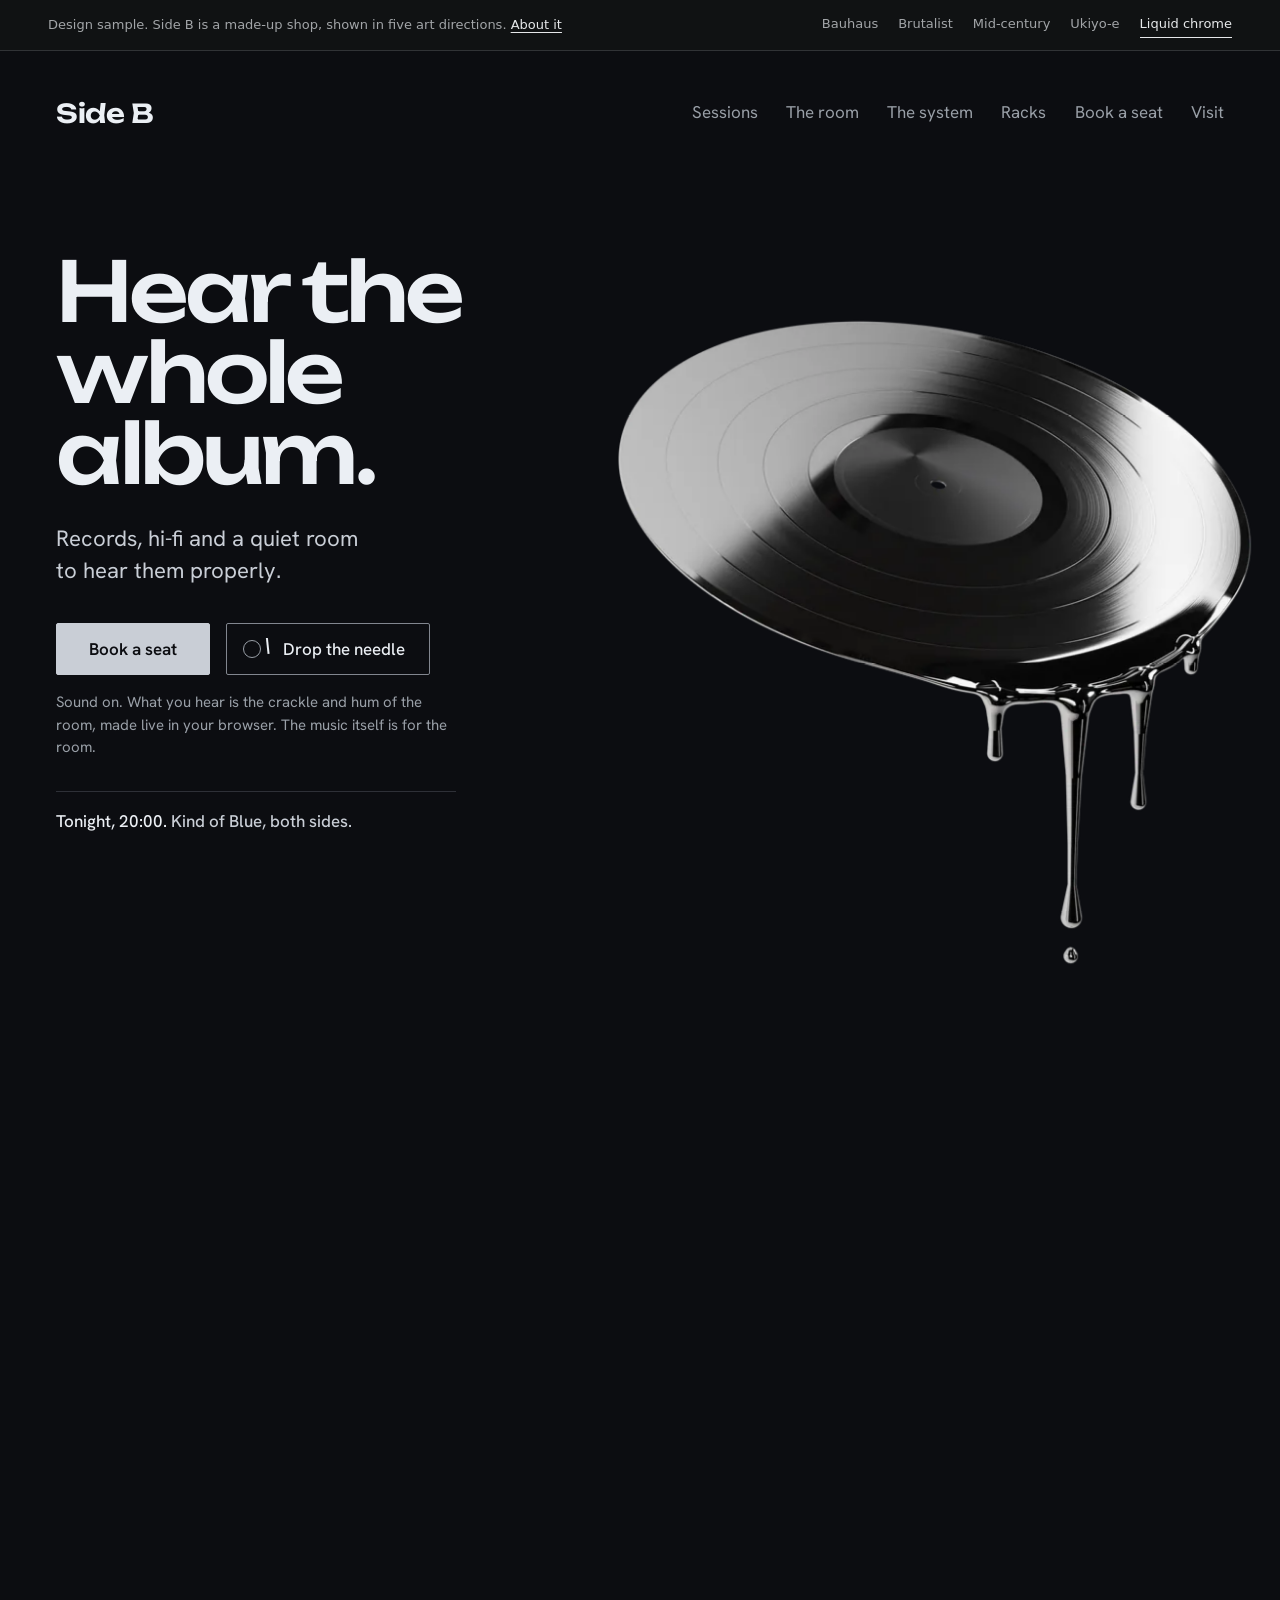
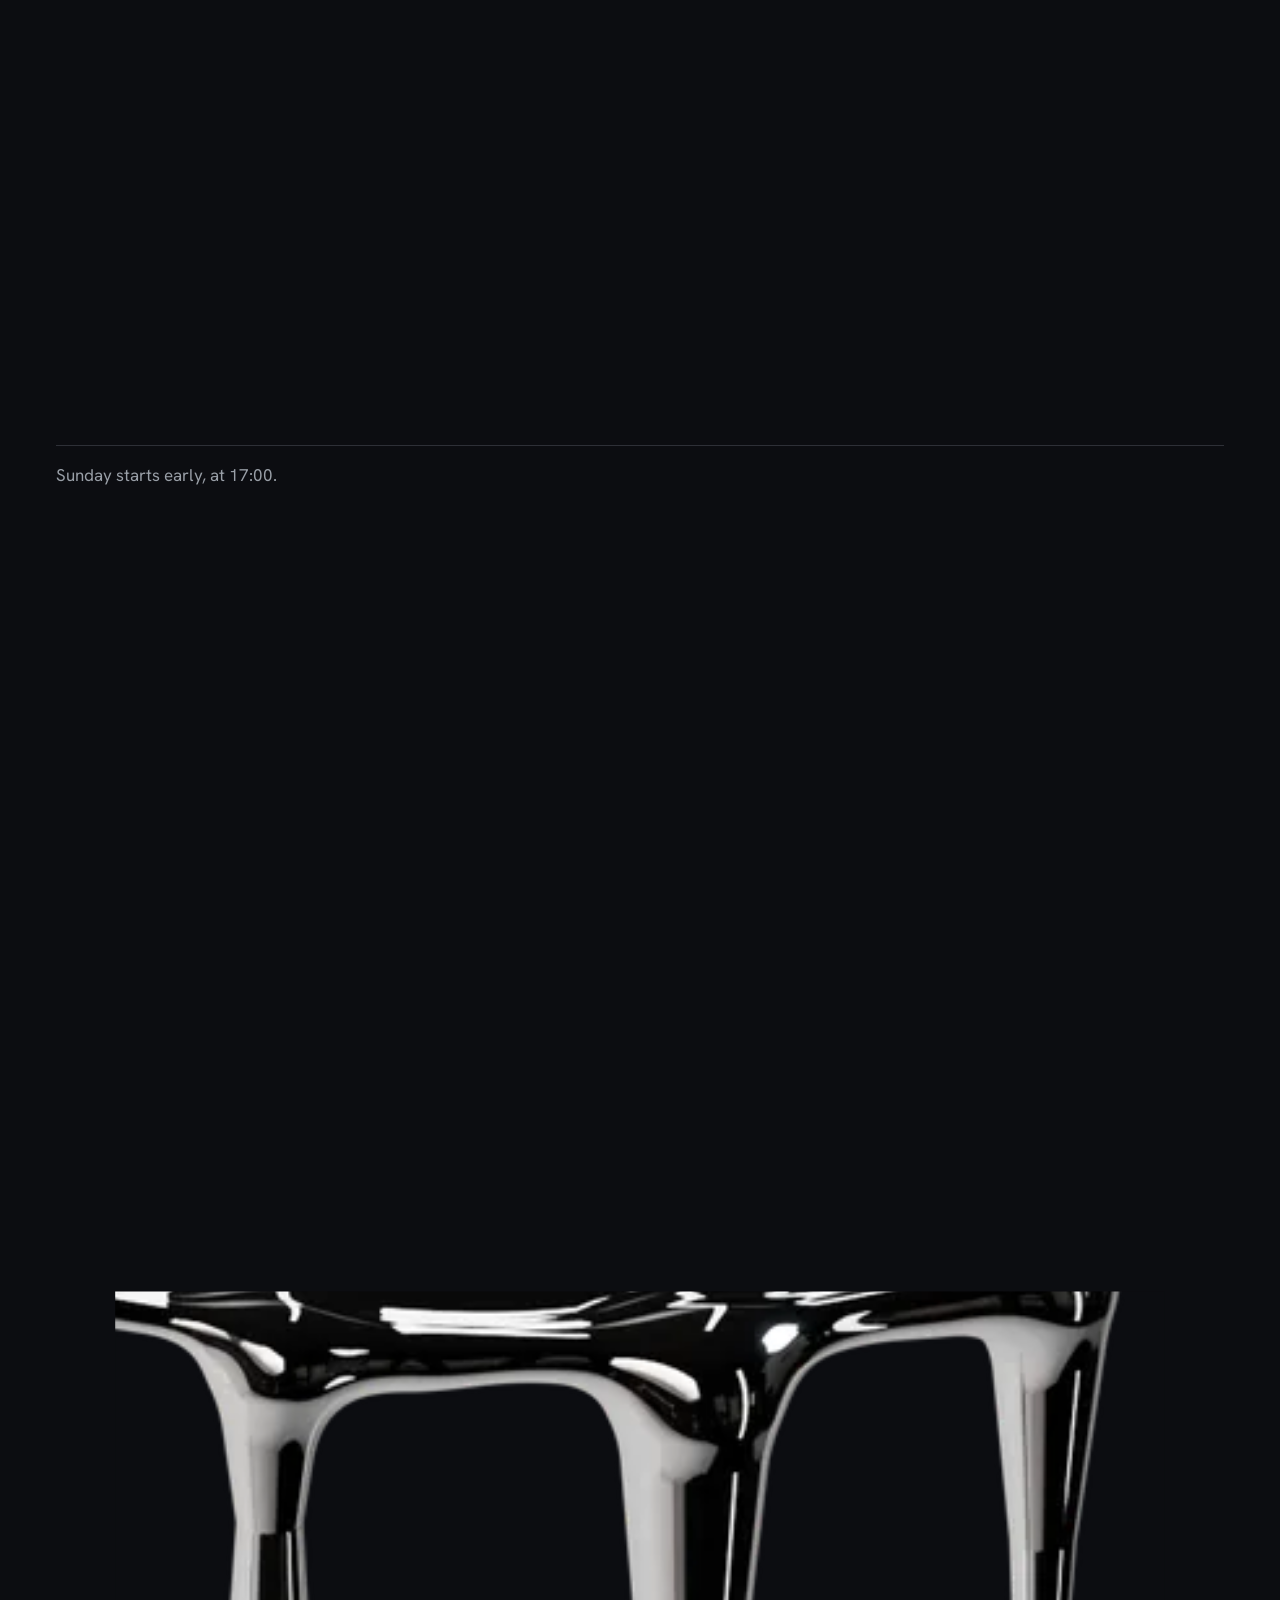
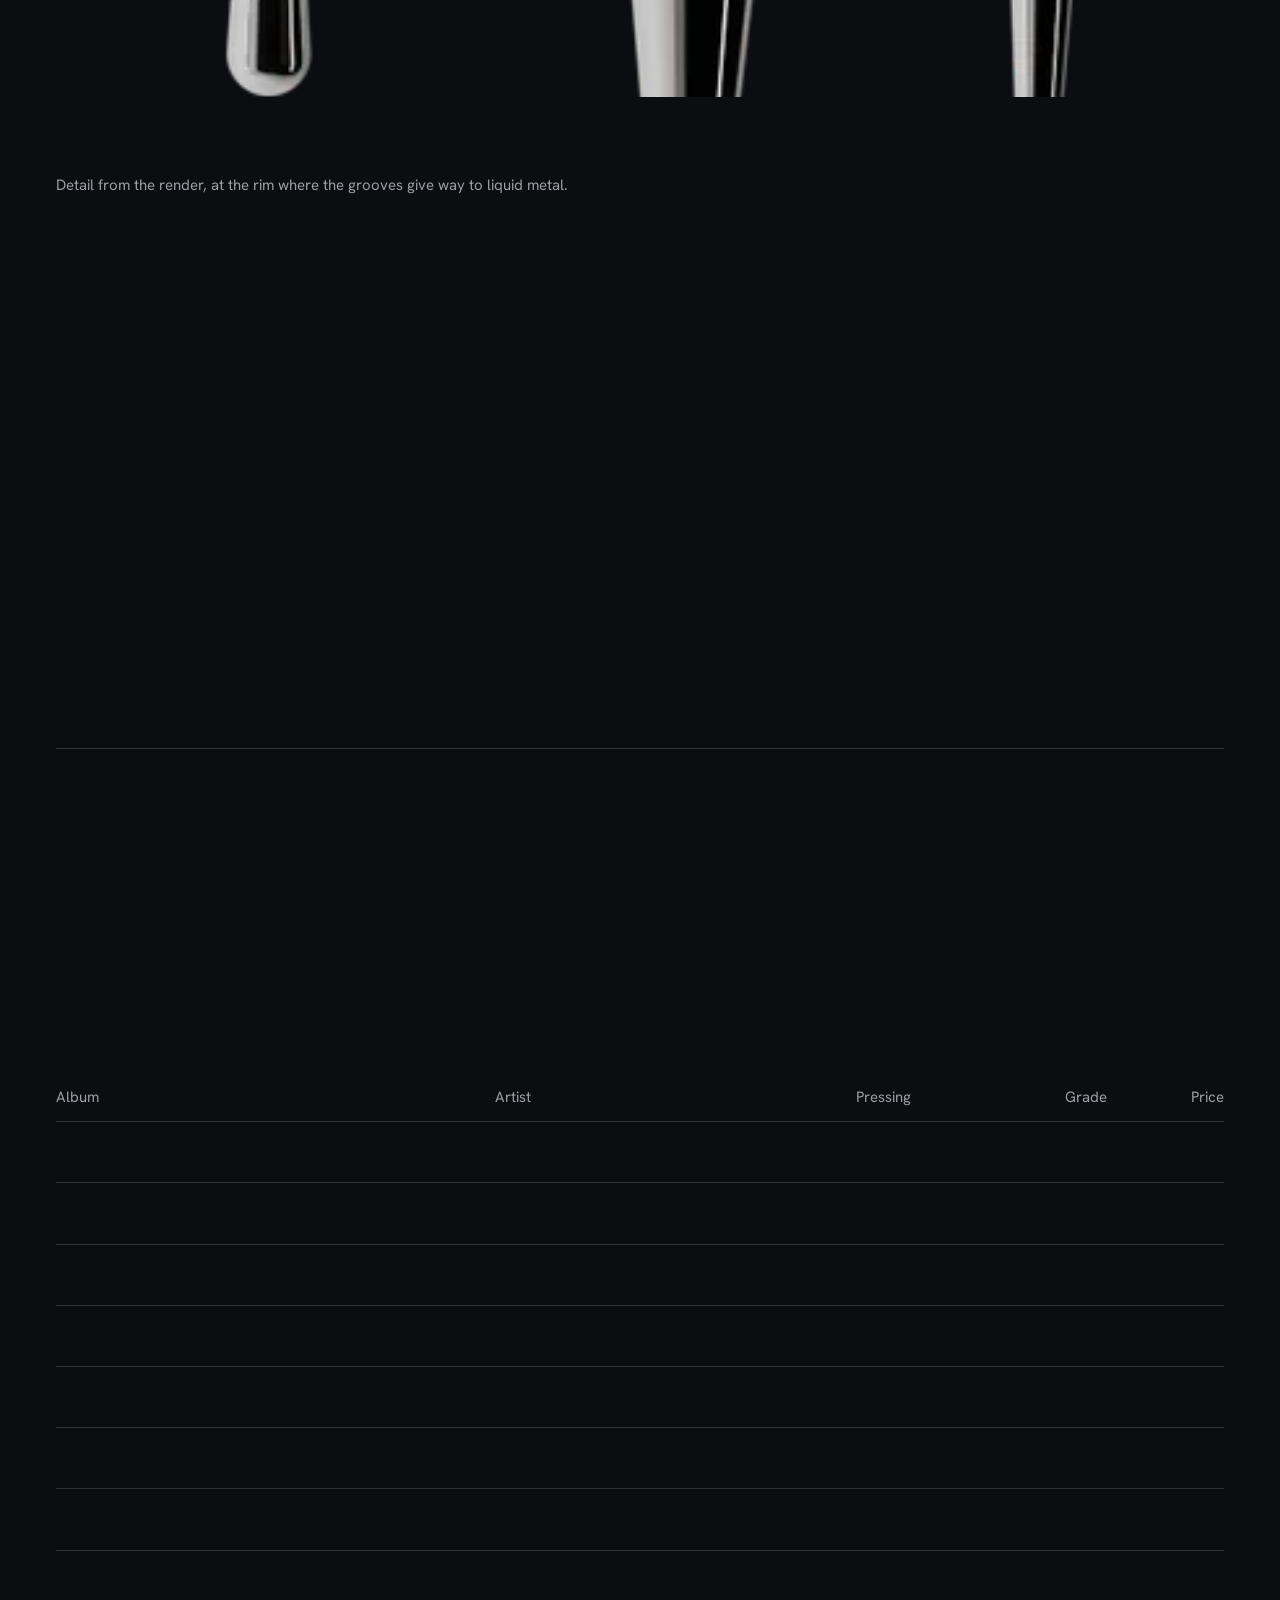
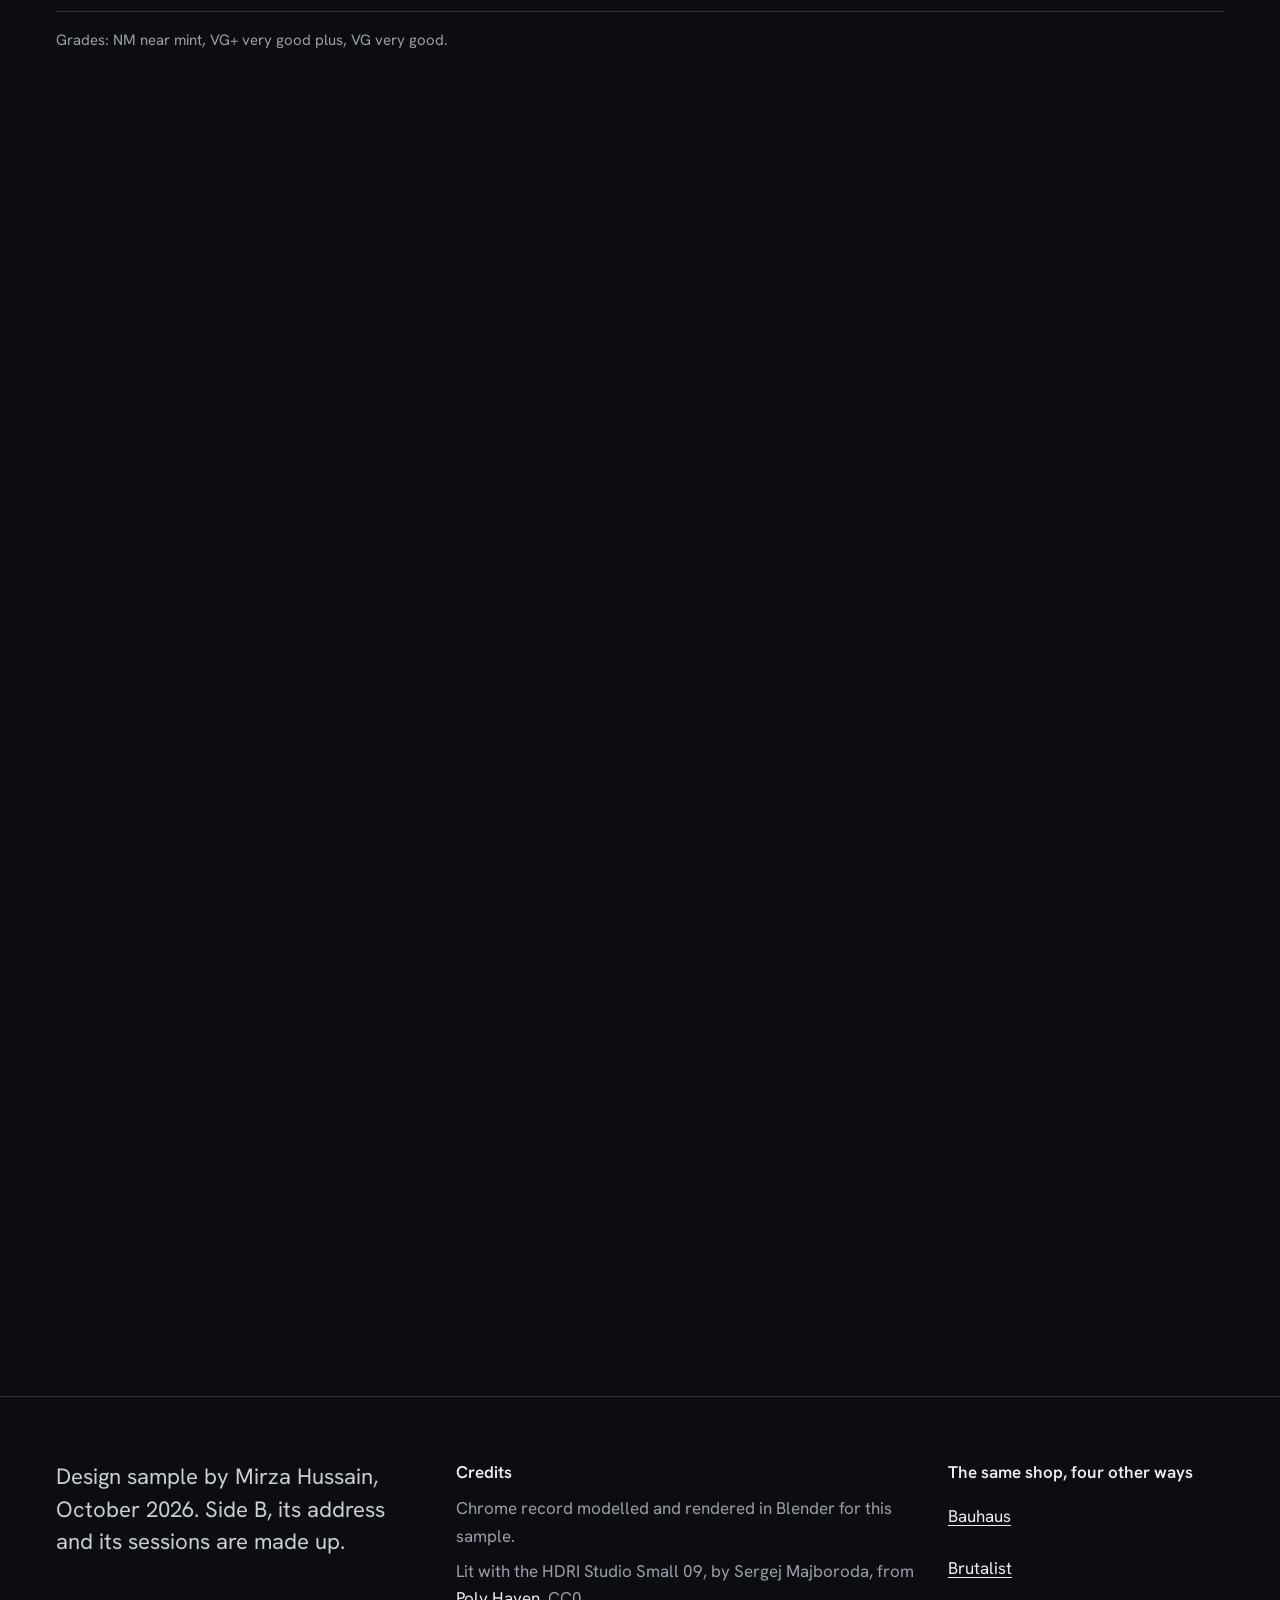
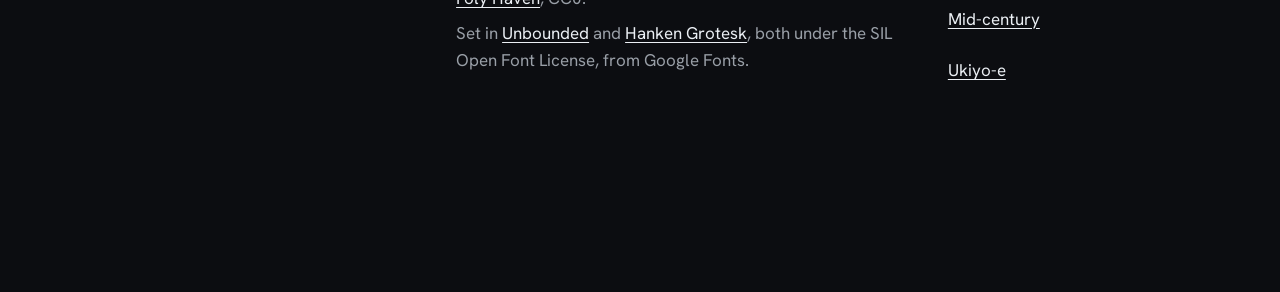
==== chrome/index.html @ 334a024a "Side B: one record shop in five art directions" ====
<!doctype html>
<html lang="en-GB">
  <head>
    <meta charset="UTF-8" />
    <meta name="viewport" content="width=device-width, initial-scale=1.0" />
    <title>Side B, liquid chrome: records, hi-fi and a listening room (design sample)</title>
    <meta name="description" content="A design sample: a fictional record shop and listening room, art-directed in liquid chrome around one rendered record." />
    <meta name="theme-color" content="#0b0c10" />
    <link rel="icon" href="../favicon.svg" />
    <script>document.documentElement.classList.add("js");</script>
    <link rel="preconnect" href="https://fonts.googleapis.com" />
    <link rel="preconnect" href="https://fonts.gstatic.com" crossorigin />
    <link href="https://fonts.googleapis.com/css2?family=Unbounded:wght@300..700&family=Hanken+Grotesk:wght@400..600&display=swap" rel="stylesheet" />
    <link rel="preload" as="image" href="../img/chrome/record-1600.webp" imagesrcset="../img/chrome/record-800.webp 800w, ../img/chrome/record-1200.webp 1200w, ../img/chrome/record-1600.webp 1600w, ../img/chrome/record-2400.webp 2400w" imagesizes="(min-width: 60rem) 60vw, 100vw" fetchpriority="high" />
    <script type="module" crossorigin src="../assets/chrome-CLNPFT-H.js"></script>
    <link rel="modulepreload" crossorigin href="../assets/transitions-Dmy-K4ic.js">
    <link rel="modulepreload" crossorigin href="../assets/booking-QiCjPrqt.js">
    <link rel="modulepreload" crossorigin href="../assets/needle-fMAHz961.js">
    <link rel="stylesheet" crossorigin href="../assets/transitions-CAaEYbZX.css">
    <link rel="stylesheet" crossorigin href="../assets/booking-Dos5d-Vi.css">
    <link rel="stylesheet" crossorigin href="../assets/chrome-DYlmUs1Q.css">
  </head>
  <body>
    <div class="viewer">
      <div class="viewer__inner">
        <p class="viewer__note">Design sample.<span class="viewer__long"> Side B is a made-up shop, shown in five art directions.</span> <a href="../">About it</a></p>
        <nav aria-label="Art directions">
          <a href="../bauhaus/">Bauhaus</a>
          <a href="../brutalist/">Brutalist</a>
          <a href="../mid-century/">Mid-century</a>
          <a href="../ukiyo-e/">Ukiyo-e</a>
          <a href="../chrome/" aria-current="page">Liquid chrome</a>
        </nav>
      </div>
    </div>

    <header class="cr-nav" data-head>
      <div class="cr-nav__inner">
        <a class="cr-mark" href="#top" data-vt="mark">Side B</a>
        <button class="cr-mini" type="button" data-needle-mini hidden>Lift the needle</button>
        <button class="cr-menu" type="button" aria-expanded="false" aria-controls="cr-sections" data-menu>Menu</button>
        <nav class="cr-sections" id="cr-sections" aria-label="Sections">
          <a href="#sessions">Sessions</a>
          <a href="#room">The room</a>
          <a href="#system">The system</a>
          <a href="#racks">Racks</a>
          <a href="#book">Book a seat</a>
          <a href="#visit">Visit</a>
        </nav>
      </div>
    </header>

    <main id="top">
      <section class="cr-hero" aria-labelledby="cr-title" data-hero>
        <div class="cr-hero__text" data-hero-text>
          <h1 id="cr-title" data-vt="title">Hear the whole album.</h1>
          <p class="cr-lede">Records, hi-fi and a quiet room to hear them properly.</p>
          <div class="cr-actions">
            <a class="cr-btn" href="#book">Book a seat</a>
            <button class="cr-needle" type="button" data-needle aria-pressed="false">
              <span class="cr-needle__arm" aria-hidden="true"></span><span data-needle-label>Drop the needle</span>
            </button>
          </div>
          <p class="cr-small">Sound on. What you hear is the crackle and hum of the room, made live in your browser. The music itself is for the room.</p>
          <p class="cr-tonight"><span>Tonight, 20:00.</span> Kind of Blue, both sides.</p>
        </div>

        <figure class="cr-deck" data-deck>
          <div class="cr-deck__move" data-deck-move>
            <div class="cr-disc" data-disc data-frames="48" data-frame-box="-0.1677 -0.1087 1.228" data-cx="0.5045" data-cy="0.299" data-squash="0.545" data-sign="-1" data-spin-large="/img/chrome/spin-1200/" data-spin-small="/img/chrome/spin-600/">
              <img
                class="cr-disc__still"
                src="../img/chrome/record-1600.webp"
                srcset="../img/chrome/record-800.webp 800w, ../img/chrome/record-1200.webp 1200w, ../img/chrome/record-1600.webp 1600w, ../img/chrome/record-2400.webp 2400w"
                sizes="(min-width: 60rem) 60vw, 100vw"
                width="1200" height="1200"
                alt="A mirror-chrome LP, tilted towards you, whose rim is melting into drops of liquid metal"
                fetchpriority="high" />
              <canvas class="cr-disc__frames" aria-hidden="true"></canvas>
            </div>
          </div>
          <figcaption class="cr-deck__cap" data-deck-cap>
            <span class="cr-rpm" aria-hidden="true"><span data-rpm>0</span> rpm</span>
            <span class="cr-hint">Drag the record to turn it.</span>
          </figcaption>
        </figure>
      </section>

      <section class="cr-sessions" id="sessions" aria-labelledby="sessions-title">
        <div class="cr-sessions__head" data-sessions-head>
          <h2 id="sessions-title">This week in the room</h2>
          <p class="cr-intro">One album a night, both sides, start to finish. Twenty-four seats.</p>
        </div>
        <ol class="cr-dates" data-dates>
          <li class="cr-date">
            <p class="cr-date__when"><span class="visually-hidden">Tuesday 3 November, 20:00</span><span class="cr-date__num" aria-hidden="true">3</span><span class="cr-date__day" aria-hidden="true">Tuesday <br />November</span></p>
            <p class="cr-date__album"><cite>Waltz for Debby</cite><span>Bill Evans Trio, 1962</span></p>
            <p class="cr-date__time" aria-hidden="true">20:00</p>
          </li>
          <li class="cr-date">
            <p class="cr-date__when"><span class="visually-hidden">Wednesday 4 November, 20:00</span><span class="cr-date__num" aria-hidden="true">4</span><span class="cr-date__day" aria-hidden="true">Wednesday <br />November</span></p>
            <p class="cr-date__album"><cite>Moanin'</cite><span>Art Blakey and the Jazz Messengers, 1958</span></p>
            <p class="cr-date__time" aria-hidden="true">20:00</p>
          </li>
          <li class="cr-date cr-date--tonight">
            <p class="cr-date__when"><span class="visually-hidden">Tonight, Thursday 5 November, 20:00</span><span class="cr-date__num" aria-hidden="true">5</span><span class="cr-date__day" aria-hidden="true">Thursday <br />November</span></p>
            <p class="cr-date__album"><cite>Kind of Blue</cite><span>Miles Davis, 1959</span></p>
            <p class="cr-date__time" aria-hidden="true">20:00<span>Tonight</span></p>
          </li>
          <li class="cr-date">
            <p class="cr-date__when"><span class="visually-hidden">Friday 6 November, 20:00</span><span class="cr-date__num" aria-hidden="true">6</span><span class="cr-date__day" aria-hidden="true">Friday <br />November</span></p>
            <p class="cr-date__album"><cite>A Love Supreme</cite><span>John Coltrane, 1965</span></p>
            <p class="cr-date__time" aria-hidden="true">20:00</p>
          </li>
          <li class="cr-date">
            <p class="cr-date__when"><span class="visually-hidden">Saturday 7 November, 20:00</span><span class="cr-date__num" aria-hidden="true">7</span><span class="cr-date__day" aria-hidden="true">Saturday <br />November</span></p>
            <p class="cr-date__album"><cite>Somethin' Else</cite><span>Cannonball Adderley, 1958</span></p>
            <p class="cr-date__time" aria-hidden="true">20:00</p>
          </li>
          <li class="cr-date">
            <p class="cr-date__when"><span class="visually-hidden">Sunday 8 November, 17:00</span><span class="cr-date__num" aria-hidden="true">8</span><span class="cr-date__day" aria-hidden="true">Sunday <br />November</span></p>
            <p class="cr-date__album"><cite>Getz/Gilberto</cite><span>Stan Getz and João Gilberto, 1964</span></p>
            <p class="cr-date__time" aria-hidden="true">17:00</p>
          </li>
        </ol>
        <p class="cr-note">Sunday starts early, at 17:00.</p>
      </section>

      <section class="cr-room" id="room" aria-labelledby="room-title">
        <h2 id="room-title">How the room works</h2>
        <ol class="cr-rules" data-reveal-group>
          <li><h3>Arrive by quarter to.</h3><p>The door closes when the needle drops.</p></li>
          <li><h3>Phones face down.</h3><p>Screens stay dark and photographs wait until the side ends.</p></li>
          <li><h3>Quiet while it plays.</h3><p>Talk at the bar between sides, never over them.</p></li>
          <li><h3>Requests on the card.</h3><p>Write one on the card at the bar for next month's list.</p></li>
        </ol>
      </section>

      <section class="cr-system" id="system" aria-labelledby="system-title">
        <div class="cr-system__head">
          <h2 id="system-title">The system</h2>
          <p class="cr-intro">Restored, not new. Everything in the chain is older than most of the records.</p>
        </div>
        <figure class="cr-macro" data-macro>
          <div class="cr-macro__frame" data-macro-frame>
            <picture>
              <source media="(max-width: 40rem)" srcset="../img/chrome/melt-tall-600.webp 600w, ../img/chrome/melt-tall-900.webp 900w" sizes="100vw" width="900" height="775" />
              <img
                src="../img/chrome/melt-wide-1500.webp"
                srcset="../img/chrome/melt-wide-960.webp 960w, ../img/chrome/melt-wide-1500.webp 1500w"
                sizes="(min-width: 95rem) 1520px, 100vw"
                width="1500" height="625"
                loading="lazy" decoding="async"
                alt="Close up of the rendered record, with fine grooves running out to the rim, where the chrome turns liquid and falls in drops"
                data-macro-img />
            </picture>
          </div>
          <figcaption>Detail from the render, at the rim where the grooves give way to liquid metal.</figcaption>
        </figure>
        <dl class="cr-spec" data-reveal-group>
          <div><dt>Two turntables</dt><dd>Belt-driven decks from the early 1970s, one for each side, so nothing waits.</dd></div>
          <div><dt>A valve amplifier</dt><dd>Built in 1968 and rebuilt by hand in 2024, about eight watts a channel.</dd></div>
          <div><dt>Horn loudspeakers</dt><dd>Large, efficient and quick, the kind the Tokyo listening cafés favoured.</dd></div>
          <div><dt>A cork-lined room</dt><dd>Twenty-four seats, all facing the speakers, none facing each other.</dd></div>
        </dl>
      </section>

      <section class="cr-racks" id="racks" aria-labelledby="racks-title">
        <div class="cr-racks__head">
          <h2 id="racks-title">New in the racks</h2>
          <p class="cr-intro">Second-hand, cleaned and graded by hand. Prices include a new inner sleeve.</p>
        </div>
        <table class="cr-table">
          <caption class="visually-hidden">Records new in the racks, with pressing, grade and price</caption>
          <thead>
            <tr><th scope="col">Album</th><th scope="col">Artist</th><th scope="col">Pressing</th><th scope="col">Grade</th><th scope="col" class="cr-num">Price</th></tr>
          </thead>
          <tbody data-rows>
            <tr><th scope="row">Blue Train</th><td>John Coltrane</td><td>1970s reissue</td><td><abbr title="very good plus">VG+</abbr></td><td class="cr-num">£28</td></tr>
            <tr><th scope="row">Mingus Ah Um</th><td>Charles Mingus</td><td>UK pressing</td><td><abbr title="very good">VG</abbr></td><td class="cr-num">£24</td></tr>
            <tr><th scope="row">Time Out</th><td>The Dave Brubeck Quartet</td><td>UK pressing</td><td><abbr title="very good plus">VG+</abbr></td><td class="cr-num">£22</td></tr>
            <tr><th scope="row">Speak No Evil</th><td>Wayne Shorter</td><td>1980s reissue</td><td><abbr title="near mint">NM</abbr></td><td class="cr-num">£32</td></tr>
            <tr><th scope="row">Saxophone Colossus</th><td>Sonny Rollins</td><td>1970s reissue</td><td><abbr title="very good plus">VG+</abbr></td><td class="cr-num">£26</td></tr>
            <tr><th scope="row">Night Train</th><td>Oscar Peterson Trio</td><td>UK pressing</td><td><abbr title="very good">VG</abbr></td><td class="cr-num">£18</td></tr>
            <tr><th scope="row">Maiden Voyage</th><td>Herbie Hancock</td><td>1980s reissue</td><td><abbr title="near mint">NM</abbr></td><td class="cr-num">£30</td></tr>
            <tr><th scope="row">Ellington at Newport</th><td>Duke Ellington</td><td>UK pressing</td><td><abbr title="very good plus">VG+</abbr></td><td class="cr-num">£20</td></tr>
          </tbody>
        </table>
        <p class="cr-grades">Grades: NM near mint, VG+ very good plus, VG very good.</p>
      </section>

      <section class="cr-book" id="book" aria-labelledby="book-title">
        <div class="cr-book__head">
          <h2 id="book-title">Book a seat</h2>
          <p class="cr-intro">Seats are held until ten to eight, then given to the queue.</p>
        </div>
        <form class="cr-form" data-booking novalidate>
          <div class="cr-field">
            <label for="bk-name">Your name</label>
            <input id="bk-name" name="name" type="text" autocomplete="name" required />
            <p class="cr-error" id="bk-name-error" data-error-for="name"></p>
          </div>
          <div class="cr-field">
            <label for="bk-email">Email address</label>
            <input id="bk-email" name="email" type="email" autocomplete="email" inputmode="email" required />
            <p class="cr-error" id="bk-email-error" data-error-for="email"></p>
          </div>
          <div class="cr-field cr-field--wide">
            <label for="bk-session">Session</label>
            <div class="cr-select">
              <select id="bk-session" name="session" required>
                <option value="">Choose a session</option>
                <option value="2026-11-03">Tuesday 3 November, 20:00. Waltz for Debby</option>
                <option value="2026-11-04">Wednesday 4 November, 20:00. Moanin'</option>
                <option value="2026-11-05">Thursday 5 November, 20:00. Kind of Blue</option>
                <option value="2026-11-06">Friday 6 November, 20:00. A Love Supreme</option>
                <option value="2026-11-07">Saturday 7 November, 20:00. Somethin' Else</option>
                <option value="2026-11-08">Sunday 8 November, 17:00. Getz/Gilberto</option>
              </select>
            </div>
            <p class="cr-error" id="bk-session-error" data-error-for="session"></p>
          </div>
          <fieldset class="cr-field cr-seats">
            <legend>Seats</legend>
            <div class="cr-seats__opts">
              <label><input type="radio" name="seats" value="1" checked /><span>1</span></label>
              <label><input type="radio" name="seats" value="2" /><span>2</span></label>
            </div>
          </fieldset>
          <div class="cr-submit">
            <button class="cr-btn" type="submit">Hold my seat</button>
            <p class="cr-status" data-booking-message aria-live="polite"></p>
          </div>
        </form>
      </section>

      <section class="cr-visit" id="visit" aria-labelledby="visit-title">
        <h2 id="visit-title">Visit</h2>
        <address class="cr-address" data-address>
          <span>Unit 3, Larch Yard,</span>
          <span>London E8</span>
          <small>(made up)</small>
        </address>
        <dl class="cr-facts">
          <div><dt>Hours</dt><dd>Tuesday to Sunday, 12:00 to 23:00. Closed Mondays.</dd></div>
          <div><dt>Shop</dt><dd>The racks are open all day; the room opens for each session.</dd></div>
          <div><dt>Getting there</dt><dd>Five minutes from the Overground station.</dd></div>
        </dl>
      </section>
    </main>

    <footer class="cr-foot">
      <div class="cr-foot__inner">
        <p class="cr-foot__sample">Design sample by Mirza Hussain, October 2026. Side B, its address and its sessions are made up.</p>
        <div class="cr-foot__credits">
          <h2>Credits</h2>
          <ul>
            <li>Chrome record modelled and rendered in Blender for this sample.</li>
            <li>Lit with the HDRI Studio Small 09, by Sergej Majboroda, from <a href="https://polyhaven.com/a/studio_small_09">Poly Haven</a>, CC0.</li>
            <li>Set in <a href="https://fonts.google.com/specimen/Unbounded">Unbounded</a> and <a href="https://fonts.google.com/specimen/Hanken+Grotesk">Hanken Grotesk</a>, both under the SIL Open Font License, from Google Fonts.</li>
          </ul>
        </div>
        <nav class="cr-foot__styles" aria-label="Other art directions">
          <h2>The same shop, four other ways</h2>
          <ul>
            <li><a href="../bauhaus/">Bauhaus</a></li>
            <li><a href="../brutalist/">Brutalist</a></li>
            <li><a href="../mid-century/">Mid-century</a></li>
            <li><a href="../ukiyo-e/">Ukiyo-e</a></li>
          </ul>
        </nav>
      </div>
    </footer>
  </body>
</html>
---- assets/transitions-CAaEYbZX.css ----
*,:before,:after{box-sizing:border-box}html,body{overflow-x:clip}body{-webkit-font-smoothing:antialiased;text-rendering:optimizelegibility;margin:0}img,svg,video{max-width:100%;display:block}img{height:auto}h1,h2,h3,p,figure,ul,ol,dl,dd{margin:0}ul,ol{padding:0;list-style:none}h1,h2,h3{overflow-wrap:break-word;text-wrap:balance;min-width:0}a{color:inherit}button,input{font:inherit;color:inherit}:focus-visible{outline:2px solid var(--focus);outline-offset:3px}.visually-hidden{clip-path:inset(50%);white-space:nowrap;width:1px;height:1px;position:absolute;overflow:hidden}@media (prefers-reduced-motion:reduce){*,:before,:after{scroll-behavior:auto!important;transition-duration:.01ms!important;animation-duration:.01ms!important;animation-iteration-count:1!important}}@view-transition{navigation:auto}[data-vt=mark]{view-transition-name:side-b-mark}[data-vt=title]{view-transition-name:side-b-title}::view-transition-group(side-b-mark){animation-duration:.64s;animation-timing-function:cubic-bezier(.16,1,.3,1)}::view-transition-group(side-b-title){animation-duration:.64s;animation-timing-function:cubic-bezier(.16,1,.3,1)}::view-transition-old(root){animation:.32s ease-in both vt-fade-out}::view-transition-new(root){animation:.42s ease-out .12s both vt-fade-in}@keyframes vt-fade-out{to{opacity:0}}@keyframes vt-fade-in{0%{opacity:0}}@media (prefers-reduced-motion:reduce){::view-transition-group(*){animation:none!important}::view-transition-old(*){animation:none!important}::view-transition-new(*){animation:none!important}}
---- assets/booking-Dos5d-Vi.css ----
:root{--v-bg:oklch(18% .004 250);--v-ink:oklch(93% .004 250);--v-muted:oklch(72% .006 250);--v-line:oklch(32% .006 250)}.viewer{background:var(--v-bg);color:var(--v-muted);border-bottom:1px solid var(--v-line);font:400 .8125rem/1.3 ui-sans-serif,system-ui,-apple-system,Segoe UI,sans-serif}.viewer__inner{flex-wrap:wrap;align-items:center;gap:8px 20px;max-width:1520px;margin-inline:auto;padding:12px clamp(16px,4vw,48px);display:flex}.viewer__note{margin-right:auto}@media (width<=40rem){.viewer__long{display:none}}.viewer__note a{color:var(--v-ink);text-underline-offset:3px}.viewer nav{flex-wrap:wrap;gap:4px 20px;display:flex}.viewer nav a{color:var(--v-muted);border-bottom:1px solid #0000;padding-block:4px;text-decoration:none;transition:color .16s ease-out,border-color .16s ease-out}.viewer nav a:hover{color:var(--v-ink)}.viewer nav a[aria-current=page]{color:var(--v-ink);border-bottom-color:var(--v-ink)}.viewer a:focus-visible{outline:2px solid var(--v-ink);outline-offset:3px}
---- assets/chrome-DYlmUs1Q.css ----
:root{--ground:oklch(16% .009 274);--ground-2:oklch(19.5% .01 274);--steel:oklch(85% .012 260);--steel-hi:oklch(95% .008 260);--steel-2:oklch(70% .014 260);--steel-3:oklch(56% .014 262);--line:oklch(31% .012 270);--line-hi:oklch(46% .013 266);--edge:oklch(62% .014 262);--on-steel:oklch(16% .009 274);--focus:oklch(95% .008 260);--warn:oklch(82% .1 62);--display:"Unbounded", ui-sans-serif, system-ui, sans-serif;--body:"Hanken Grotesk", ui-sans-serif, system-ui, sans-serif;--t-hero:clamp(2.75rem, 6.1vw + .3rem, 8rem);--t-section:clamp(2.25rem, 4.2vw + .6rem, 5.25rem);--t-title:clamp(1.375rem, 1.5vw + .8rem, 2.375rem);--t-num:clamp(5.25rem, 14vw, 14.5rem);--t-lede:clamp(1.125rem, .55vw + .95rem, 1.4375rem);--t-body:1.0625rem;--t-small:.9375rem;--space-1:4px;--space-2:8px;--space-3:12px;--space-4:16px;--space-5:24px;--space-6:32px;--space-7:48px;--space-8:64px;--space-9:96px;--space-section:clamp(96px, 11vw, 176px);--gutter:clamp(16px, 4.4vw, 72px);--max:1520px;--head-h:72px;--hero-h:calc(100svh - var(--head-h));--ease-out:cubic-bezier(.16, 1, .3, 1);--lightningcss-light: ;--lightningcss-dark:initial;color-scheme:dark}::selection{background:var(--steel);color:var(--on-steel)}html{scrollbar-color:var(--line-hi) var(--ground)}body{background:var(--ground);color:var(--steel);font:400 var(--t-body)/1.6 var(--body);caret-color:var(--steel-hi)}main{display:block}main [id]{scroll-margin-top:calc(var(--head-h) + 8px)}@media (prefers-reduced-motion:no-preference){html{scroll-behavior:smooth}}.cr-wrap,.cr-nav__inner,.cr-sessions,.cr-room,.cr-system,.cr-racks,.cr-book,.cr-visit,.cr-foot__inner{max-width:var(--max);padding-inline:var(--gutter);margin-inline:auto}h2{font:500 var(--t-section)/1.04 var(--display);letter-spacing:-.035em;color:var(--steel-hi)}h3{font:500 var(--t-title)/1.15 var(--display);letter-spacing:-.02em;color:var(--steel-hi)}.cr-intro{margin-top:var(--space-5);max-width:36ch;font-size:var(--t-lede);color:var(--steel-2);line-height:1.5}.cr-nav{z-index:30;background:var(--ground);position:sticky;top:0}.cr-nav__inner{align-items:center;gap:var(--space-5);min-height:var(--head-h);display:flex}.cr-mark{font:600 1.625rem/1 var(--display);letter-spacing:-.02em;color:var(--steel-hi);padding-block:var(--space-3);margin-right:auto;text-decoration:none}.cr-mark:hover{color:var(--steel)}.cr-mark:active{color:var(--steel-2)}.cr-sections{gap:var(--space-1) clamp(16px, 2.2vw, 36px);flex-wrap:wrap;display:flex}.cr-sections a{padding-block:var(--space-3);color:var(--steel-2);text-decoration:none;transition:color .16s ease-out;position:relative}.cr-sections a:after{content:"";transform-origin:0;height:1px;transition:transform .24s var(--ease-out);background:currentColor;position:absolute;inset:auto 0 6px;transform:scaleX(0)}.cr-sections a:hover{color:var(--steel-hi)}.cr-sections a:hover:after{transform:scaleX(1)}.cr-sections a:active{color:var(--steel)}.cr-menu{display:none}.cr-mini,.cr-menu{min-height:44px;padding:0 var(--space-4);border:1px solid var(--edge);color:var(--steel-hi);font:500 var(--t-small)/1 var(--body);cursor:pointer;background:0 0;border-radius:2px;transition:background-color .16s ease-out,color .16s ease-out}.cr-mini:hover,.cr-menu:hover{background:var(--ground-2)}.cr-mini:active,.cr-menu:active{background:var(--line)}.cr-mini[hidden]{display:none}.cr-hero{z-index:1;min-height:var(--hero-h);max-width:var(--max);padding:var(--space-5) var(--gutter) calc(var(--space-5) + 40px);align-content:center;margin-inline:auto;display:grid;position:relative}.cr-hero__text{z-index:2;max-width:46%;position:relative}.cr-hero h1{font:500 var(--t-hero)/.98 var(--display);letter-spacing:-.045em;color:var(--steel-hi);max-width:9ch}.cr-lede{font-size:var(--t-lede);max-width:27ch;color:var(--steel);margin-block:clamp(20px,2.2vw,32px) clamp(28px,2.8vw,40px);line-height:1.45}.cr-actions{align-items:center;gap:var(--space-3) var(--space-4);flex-wrap:wrap;display:flex}.cr-btn{min-height:52px;padding:0 var(--space-6);border:1px solid var(--steel);background:var(--steel);color:var(--on-steel);font:600 var(--t-body)/1 var(--body);white-space:nowrap;cursor:pointer;border-radius:2px;justify-content:center;align-items:center;text-decoration:none;transition:background-color .16s ease-out,border-color .16s ease-out,transform .12s ease-out;display:inline-flex}.cr-btn:hover{background:var(--steel-hi);border-color:var(--steel-hi)}.cr-btn:active{background:var(--steel-2);border-color:var(--steel-2);transform:translateY(1px)}.cr-needle{align-items:center;gap:var(--space-3);min-height:52px;padding:0 var(--space-5) 0 var(--space-4);border:1px solid var(--edge);color:var(--steel-hi);font:500 var(--t-body)/1 var(--body);white-space:nowrap;cursor:pointer;background:0 0;border-radius:2px;transition:background-color .16s ease-out,border-color .16s ease-out;display:inline-flex}.cr-needle:hover{background:var(--ground-2);border-color:var(--steel-2)}.cr-needle:active{background:var(--line)}.cr-needle[aria-pressed=true]{border-color:var(--steel-hi)}.cr-needle__arm{flex:none;block-size:22px;inline-size:28px;position:relative}.cr-needle__arm:before{content:"";border:1px solid var(--steel-2);border-radius:50%;block-size:18px;inline-size:18px;position:absolute;top:2px;left:0}.cr-needle__arm:after{content:"";background:var(--steel-hi);transform-origin:50% 1px;block-size:16px;inline-size:2px;transition:transform .52s var(--ease-out);position:absolute;top:0;right:3px;transform:rotate(-6deg)}.cr-needle[aria-pressed=true] .cr-needle__arm:after{transform:rotate(38deg)}.cr-small{margin-top:var(--space-4);max-width:50ch;font-size:var(--t-small);color:var(--steel-2);line-height:1.5}.cr-tonight{margin-top:var(--space-6);padding-top:var(--space-4);border-top:1px solid var(--line);max-width:40ch;color:var(--steel);font-weight:500}.cr-tonight span{color:var(--steel-hi)}.cr-deck{--cy:.299;inline-size:min(61vw, 940px, calc(var(--hero-h) * 1.14));translate:0 calc(var(--cy) * -100%);position:absolute;top:40%;right:calc(-1*clamp(16px,3.5vw,80px))}.cr-deck__move{will-change:transform;transform-origin:50.45% 29.9%}.cr-disc{touch-action:pan-y;-webkit-user-select:none;user-select:none;position:relative}.cr-disc__still{inline-size:100%}.cr-disc__frames{opacity:0;pointer-events:none;block-size:100%;inline-size:100%;position:absolute;inset:0}.cr-disc.is-live .cr-disc__frames{opacity:1}.cr-disc.is-live .cr-disc__still{opacity:0}.js .cr-disc[data-ready]{cursor:grab}.js .cr-disc[data-ready]:active,.cr-disc.is-dragging{cursor:grabbing}.cr-disc:focus-visible{outline:2px solid var(--focus);outline-offset:-8px}.cr-deck__cap{gap:var(--space-1);font-size:var(--t-small);color:var(--steel-2);pointer-events:none;flex-direction:column;display:flex;position:absolute;top:59%;left:19%}.cr-rpm{font:400 1.5rem/1 var(--body);font-variant-numeric:tabular-nums;color:var(--steel-hi)}.cr-deck__cap:not([data-on]){display:none}.cr-sessions{z-index:2;padding-top:var(--space-section);position:relative}.cr-sessions__head{max-width:46%}.cr-dates{margin-top:var(--space-8);border-bottom:1px solid var(--line);background:var(--ground)}.cr-date{align-items:center;gap:var(--space-5);--rule:1;grid-template-columns:minmax(0,5fr) minmax(0,6fr) minmax(0,1.4fr);padding-block:clamp(8px,1vw,16px);display:grid;position:relative}.cr-date:before{content:"";background:var(--line-hi);height:1px;transform:scaleX(var(--rule));transform-origin:0;position:absolute;inset:0 0 auto}.cr-date__when{align-items:center;gap:clamp(16px,2vw,32px);display:flex}.cr-date__num{inline-size:1.15ch;font:300 var(--t-num)/.86 var(--display);letter-spacing:-.06em;font-variant-numeric:tabular-nums;color:var(--steel)}.cr-date__day{font-size:var(--t-small);color:var(--steel-2);line-height:1.4}.cr-date__album{gap:var(--space-2);flex-direction:column;display:flex}.cr-date__album cite{font:500 var(--t-title)/1.1 var(--display);letter-spacing:-.02em;color:var(--steel-hi);font-style:normal}.cr-date__album span{color:var(--steel-2)}.cr-date__time{text-align:right;font:500 1.25rem/1.2 var(--body);font-variant-numeric:tabular-nums;color:var(--steel);justify-self:end}.cr-date__time span{margin-top:var(--space-1);font-size:var(--t-small);color:var(--steel-2);font-weight:400;display:block}.cr-date--tonight .cr-date__num,.cr-date--tonight .cr-date__time span{color:var(--steel-hi)}.cr-note{margin-top:var(--space-4);color:var(--steel-2)}.cr-pin .cr-sessions{margin-top:calc(-1 * var(--hero-h));padding-top:0}.cr-pin .cr-sessions__head{min-height:var(--hero-h);padding-bottom:var(--space-8);flex-direction:column;justify-content:flex-end;display:flex}.cr-room{padding-top:var(--space-section)}.cr-rules{gap:var(--space-6);margin-top:var(--space-8);grid-template-columns:repeat(4,minmax(0,1fr));display:grid}.cr-rules li{padding-top:var(--space-5);border-top:1px solid var(--line-hi)}.cr-rules p{margin-top:var(--space-4);max-width:30ch;color:var(--steel-2)}.cr-system{padding-top:var(--space-section)}.cr-system__head{align-items:end;gap:var(--space-6);grid-template-columns:minmax(0,5fr) minmax(0,7fr);display:grid}.cr-system__head .cr-intro{margin-top:0}.cr-macro{margin-top:var(--space-8);margin-inline:calc(-1 * var(--gutter))}.cr-macro__frame{aspect-ratio:1500/625;background:var(--ground);overflow:hidden}.cr-macro picture{block-size:100%;inline-size:100%;display:block}.cr-macro__frame img{object-fit:cover;transform-origin:50%;block-size:100%;inline-size:100%}.cr-macro figcaption{margin-top:var(--space-3);padding-inline:var(--gutter);font-size:var(--t-small);color:var(--steel-2)}.cr-spec{margin-top:var(--space-8);border-bottom:1px solid var(--line)}.cr-spec div{gap:var(--space-6);padding-block:var(--space-5);border-top:1px solid var(--line);grid-template-columns:minmax(0,5fr) minmax(0,7fr);align-items:baseline;display:grid}.cr-spec dt{font:500 var(--t-title)/1.15 var(--display);letter-spacing:-.02em;color:var(--steel-hi)}.cr-spec dd{max-width:46ch;font-size:var(--t-lede);color:var(--steel-2);margin:0;line-height:1.5}.cr-racks{padding-top:var(--space-section)}.cr-racks__head{align-items:end;gap:var(--space-6);grid-template-columns:minmax(0,5fr) minmax(0,7fr);display:grid}.cr-racks__head .cr-intro{margin-top:0}.cr-table{inline-size:100%;margin-top:var(--space-8);border-collapse:collapse;font-variant-numeric:tabular-nums}.cr-table th,.cr-table td{padding:var(--space-4) var(--space-5) var(--space-4) 0;text-align:left;vertical-align:baseline;border-top:1px solid var(--line)}.cr-table thead th{padding-block:0 var(--space-3);font-size:var(--t-small);color:var(--steel-2);border-top:0;font-weight:400}.cr-table tbody th{font:500 1.25rem/1.3 var(--display);letter-spacing:-.015em;color:var(--steel-hi)}.cr-table td{color:var(--steel-2)}.cr-table tbody tr:last-child>*{border-bottom:1px solid var(--line)}.cr-table .cr-num{text-align:right;padding-right:0}.cr-table td.cr-num{font:500 1.25rem/1.3 var(--body);color:var(--steel-hi)}.cr-table abbr{color:var(--steel);text-decoration:none}.cr-grades{margin-top:var(--space-4);font-size:var(--t-small);color:var(--steel-2)}.cr-book{gap:var(--space-7) var(--space-6);padding-top:var(--space-section);grid-template-columns:minmax(0,5fr) minmax(0,7fr);display:grid}.cr-form{gap:var(--space-5) var(--space-5);padding-top:var(--space-3);grid-template-columns:repeat(2,minmax(0,1fr));align-content:start;display:grid}.cr-field{gap:var(--space-2);flex-direction:column;min-width:0;display:flex}.cr-field--wide,.cr-submit{grid-column:1/-1}.cr-field label,.cr-seats legend{color:var(--steel);font-weight:500}.cr-field input[type=text],.cr-field input[type=email],.cr-select select{inline-size:100%;min-height:52px;padding:0 var(--space-4);border:1px solid var(--edge);background:var(--ground-2);color:var(--steel-hi);font:400 var(--t-body)/1.2 var(--body);border-radius:2px;transition:border-color .16s ease-out}.cr-field input:hover,.cr-select select:hover{border-color:var(--steel)}.cr-field input:focus-visible,.cr-select select:focus-visible{outline:2px solid var(--focus);outline-offset:2px}.cr-field input:active,.cr-select select:active{border-color:var(--steel-hi)}.cr-field [aria-invalid]{border-color:var(--warn)}.cr-select{position:relative}.cr-select select{appearance:none;padding-right:var(--space-8);cursor:pointer}.cr-select select option{background:var(--ground-2);color:var(--steel-hi)}.cr-select:after{content:"";border-right:1.5px solid var(--steel);border-bottom:1.5px solid var(--steel);pointer-events:none;block-size:9px;inline-size:9px;position:absolute;top:50%;right:20px;transform:translateY(-70%)rotate(45deg)}.cr-error{min-block-size:1.4em;font-size:var(--t-small);color:var(--warn)}.cr-error:empty{min-block-size:0}.cr-seats{border:0;margin:0;padding:0}.cr-seats legend{margin-bottom:var(--space-2);padding:0}.cr-seats__opts{gap:var(--space-3);display:flex}.cr-seats label{cursor:pointer;position:relative}.cr-seats input{opacity:0;block-size:1px;inline-size:1px;position:absolute}.cr-seats label span{border:1px solid var(--edge);block-size:52px;inline-size:64px;font:500 1.125rem/1 var(--body);color:var(--steel-hi);border-radius:2px;place-items:center;transition:background-color .16s ease-out,color .16s ease-out;display:grid}.cr-seats label:hover span{background:var(--ground-2)}.cr-seats label:active span{background:var(--line)}.cr-seats input:checked+span{background:var(--steel);border-color:var(--steel);color:var(--on-steel)}.cr-seats input:focus-visible+span{outline:2px solid var(--focus);outline-offset:2px}.cr-submit{align-items:center;gap:var(--space-4) var(--space-5);padding-top:var(--space-3);flex-wrap:wrap;display:flex}.cr-status{max-width:46ch;color:var(--steel)}.cr-visit{padding-top:var(--space-section);padding-bottom:var(--space-section)}.cr-address{margin-top:var(--space-7);font:400 clamp(2.5rem, 6.6vw, 7.5rem)/1.02 var(--display);letter-spacing:-.045em;color:var(--steel-hi);flex-direction:column;font-style:normal;display:flex}.cr-address span{display:block}.cr-address small{margin-top:var(--space-4);font:400 var(--t-body)/1.4 var(--body);letter-spacing:0;color:var(--steel-2)}.cr-facts{gap:var(--space-6);margin-top:var(--space-8);grid-template-columns:repeat(3,minmax(0,1fr));display:grid}.cr-facts div{padding-top:var(--space-4);border-top:1px solid var(--line-hi)}.cr-facts dt{color:var(--steel-hi);font-weight:600}.cr-facts dd{margin:var(--space-2) 0 0;max-width:32ch;color:var(--steel-2)}.cr-foot{border-top:1px solid var(--line)}.cr-foot__inner{gap:var(--space-6);padding-block:var(--space-8) var(--space-9);grid-template-columns:minmax(0,4fr) minmax(0,5fr) minmax(0,3fr);display:grid}.cr-foot h2{font:600 var(--t-body)/1.3 var(--body);letter-spacing:0;color:var(--steel-hi)}.cr-foot__sample{max-width:34ch;font-size:var(--t-lede);color:var(--steel);line-height:1.45}.cr-foot ul{gap:var(--space-2);margin-top:var(--space-3);color:var(--steel-2);flex-direction:column;display:flex}.cr-foot a{color:var(--steel-hi);text-underline-offset:3px;text-decoration-thickness:1px;transition:color .16s ease-out}.cr-foot a:hover{color:var(--steel)}.cr-foot a:active{color:var(--steel-2)}.cr-foot__styles a{padding-block:var(--space-2);display:inline-block}@media (width<=60rem){:root{--head-h:64px}.js .cr-menu{align-items:center;display:inline-flex}.js .cr-sections{inset:var(--menu-top,var(--head-h)) 0 0;z-index:29;padding:var(--space-5) var(--gutter) var(--space-7);background:var(--ground);flex-direction:column;gap:0;display:none;position:fixed;overflow-y:auto}.js .cr-sections.is-open{display:flex}.js .cr-sections a{padding-block:var(--space-4);border-bottom:1px solid var(--line);font:500 clamp(1.5rem, 6vw, 2.25rem)/1.1 var(--display);letter-spacing:-.02em;color:var(--steel-hi)}.js .cr-sections a:after{display:none}.cr-nav__inner{gap:var(--space-3);flex-wrap:wrap}html:not(.js) .cr-sections{padding-bottom:var(--space-3);flex-basis:100%}.cr-mark{font-size:1.375rem}.cr-hero{padding:0 var(--gutter) var(--space-4);align-content:start}.cr-hero__text{max-width:none}.cr-deck{inline-size:min(100% + 14vw, 600px, calc(var(--hero-h) * .66));margin:calc(-1 * var(--space-5)) calc(-1 * var(--gutter)) -16% auto;order:-1;position:relative;top:auto;right:auto;translate:none}.cr-deck__cap{top:62%;left:16%}.cr-rpm{font-size:1.25rem}.cr-hero h1{max-width:11ch}.cr-lede{margin-block:var(--space-4) var(--space-5)}.cr-tonight{margin-top:var(--space-4);padding-top:var(--space-3)}.cr-small{margin-top:var(--space-3)}.cr-sessions__head{max-width:none}.cr-pin .cr-sessions__head{padding-bottom:var(--space-7);justify-content:flex-end}.cr-date{gap:var(--space-1) var(--space-4);padding-block:var(--space-4);grid-template-columns:auto minmax(0,1fr);align-items:start}.cr-date__when{display:contents}.cr-date__num{grid-row:1/span 3;inline-size:auto;min-inline-size:1.05ch;font-size:clamp(4.5rem,24vw,7rem)}.cr-date__day{padding-top:var(--space-2);grid-column:2}.cr-date__day br{display:none}.cr-date__album{grid-column:2}.cr-date__time{text-align:left;grid-column:2;justify-self:start;font-size:1rem}.cr-date__time span{margin:0 0 0 var(--space-2);display:inline}.cr-rules{gap:var(--space-5);margin-top:var(--space-6);grid-template-columns:minmax(0,1fr)}.cr-system__head,.cr-racks__head,.cr-book{grid-template-columns:minmax(0,1fr)}.cr-system__head .cr-intro,.cr-racks__head .cr-intro{margin-top:var(--space-4)}.cr-spec div{gap:var(--space-2);grid-template-columns:minmax(0,1fr)}.cr-table thead{clip-path:inset(50%);block-size:1px;inline-size:1px;position:absolute;overflow:hidden}.cr-table,.cr-table tbody{display:block}.cr-table tr{gap:var(--space-1) var(--space-4);padding-block:var(--space-4);border-top:1px solid var(--line);grid-template-columns:minmax(0,1fr) auto;display:grid}.cr-table tbody tr:last-child{border-bottom:1px solid var(--line)}.cr-table th,.cr-table td,.cr-table tbody tr:last-child>*{border:0;padding:0}.cr-table tbody th{grid-column:1}.cr-table td.cr-num{grid-area:1/2}.cr-table td:nth-child(2){grid-column:1/-1}.cr-table td:nth-child(3){font-size:var(--t-small);grid-column:1}.cr-table td:nth-child(4){font-size:var(--t-small);grid-column:2;justify-self:end}.cr-form{grid-template-columns:minmax(0,1fr)}.cr-facts{gap:var(--space-5);grid-template-columns:minmax(0,1fr)}.cr-foot__inner{gap:var(--space-6);grid-template-columns:minmax(0,1fr)}}@media (width<=40rem){.cr-macro__frame{aspect-ratio:900/775}}@media (prefers-reduced-motion:reduce){.cr-needle__arm:after,.cr-sections a:after{transition:none}}
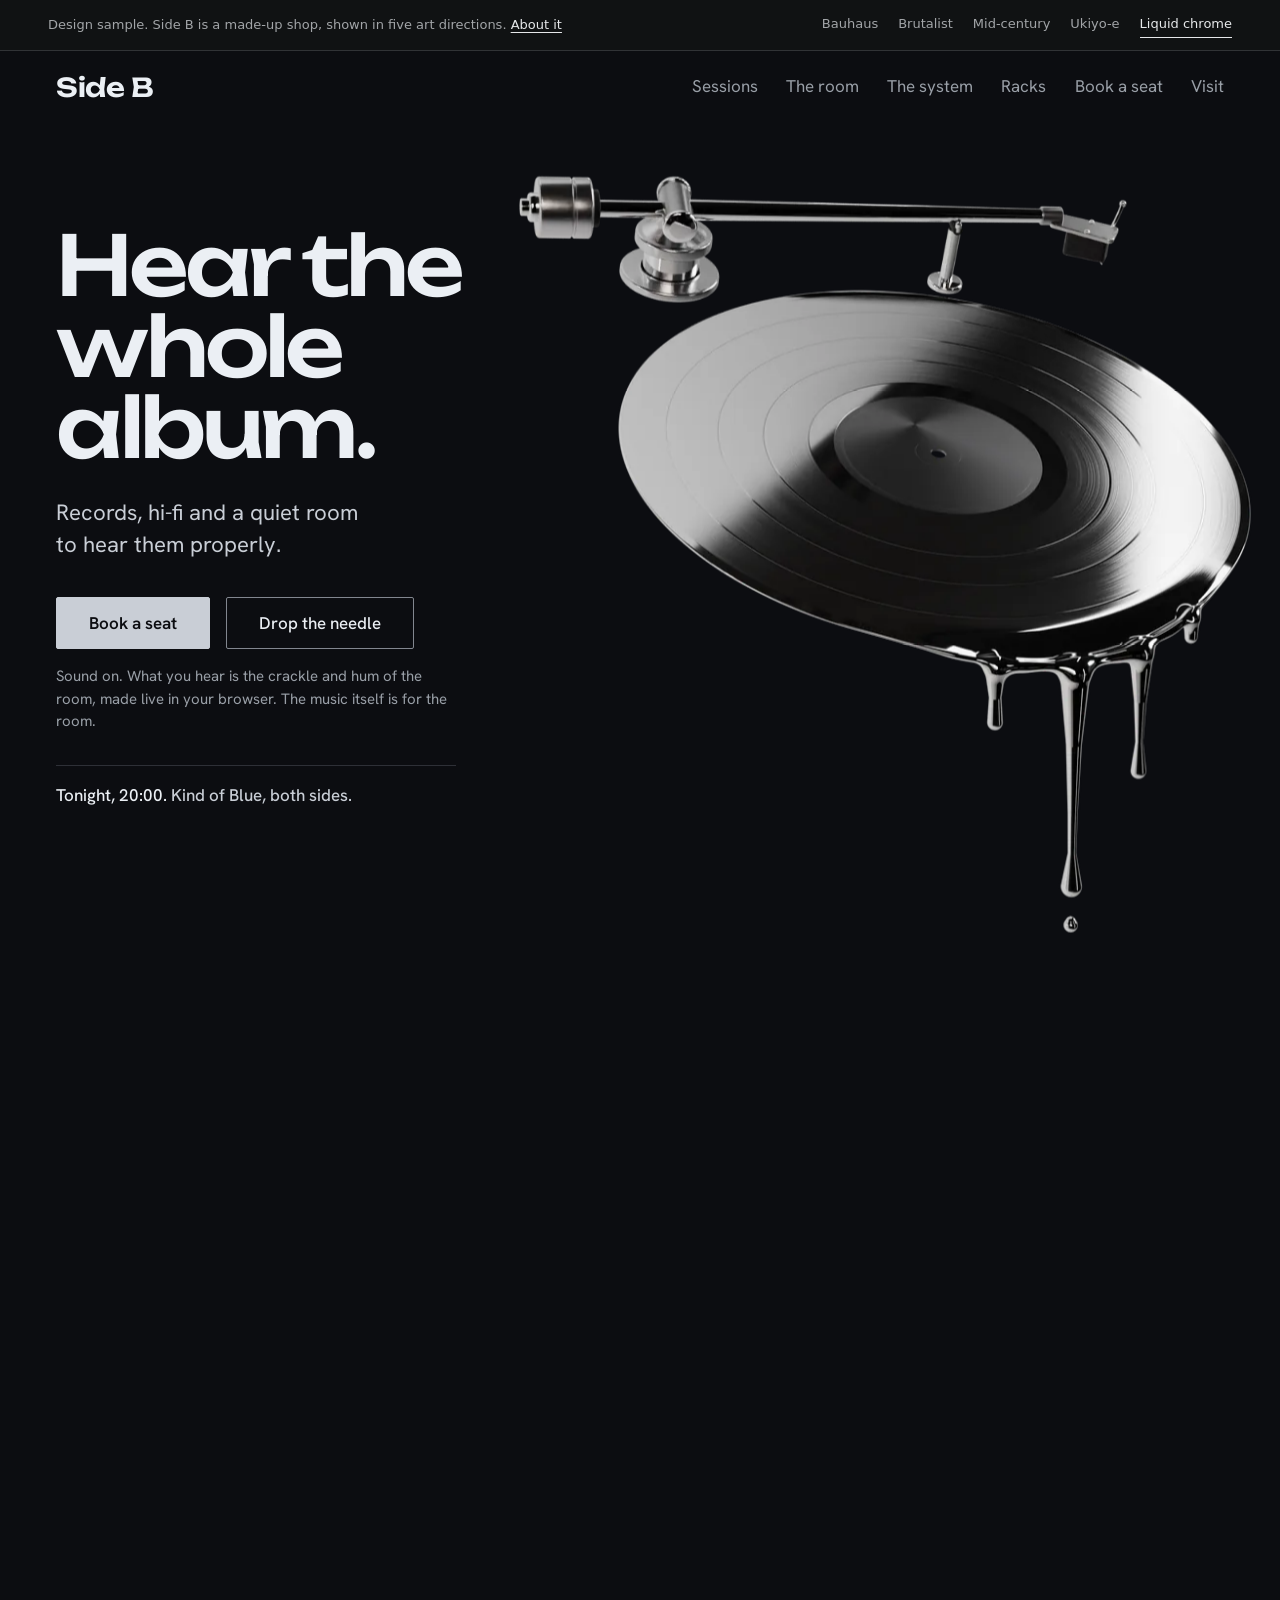
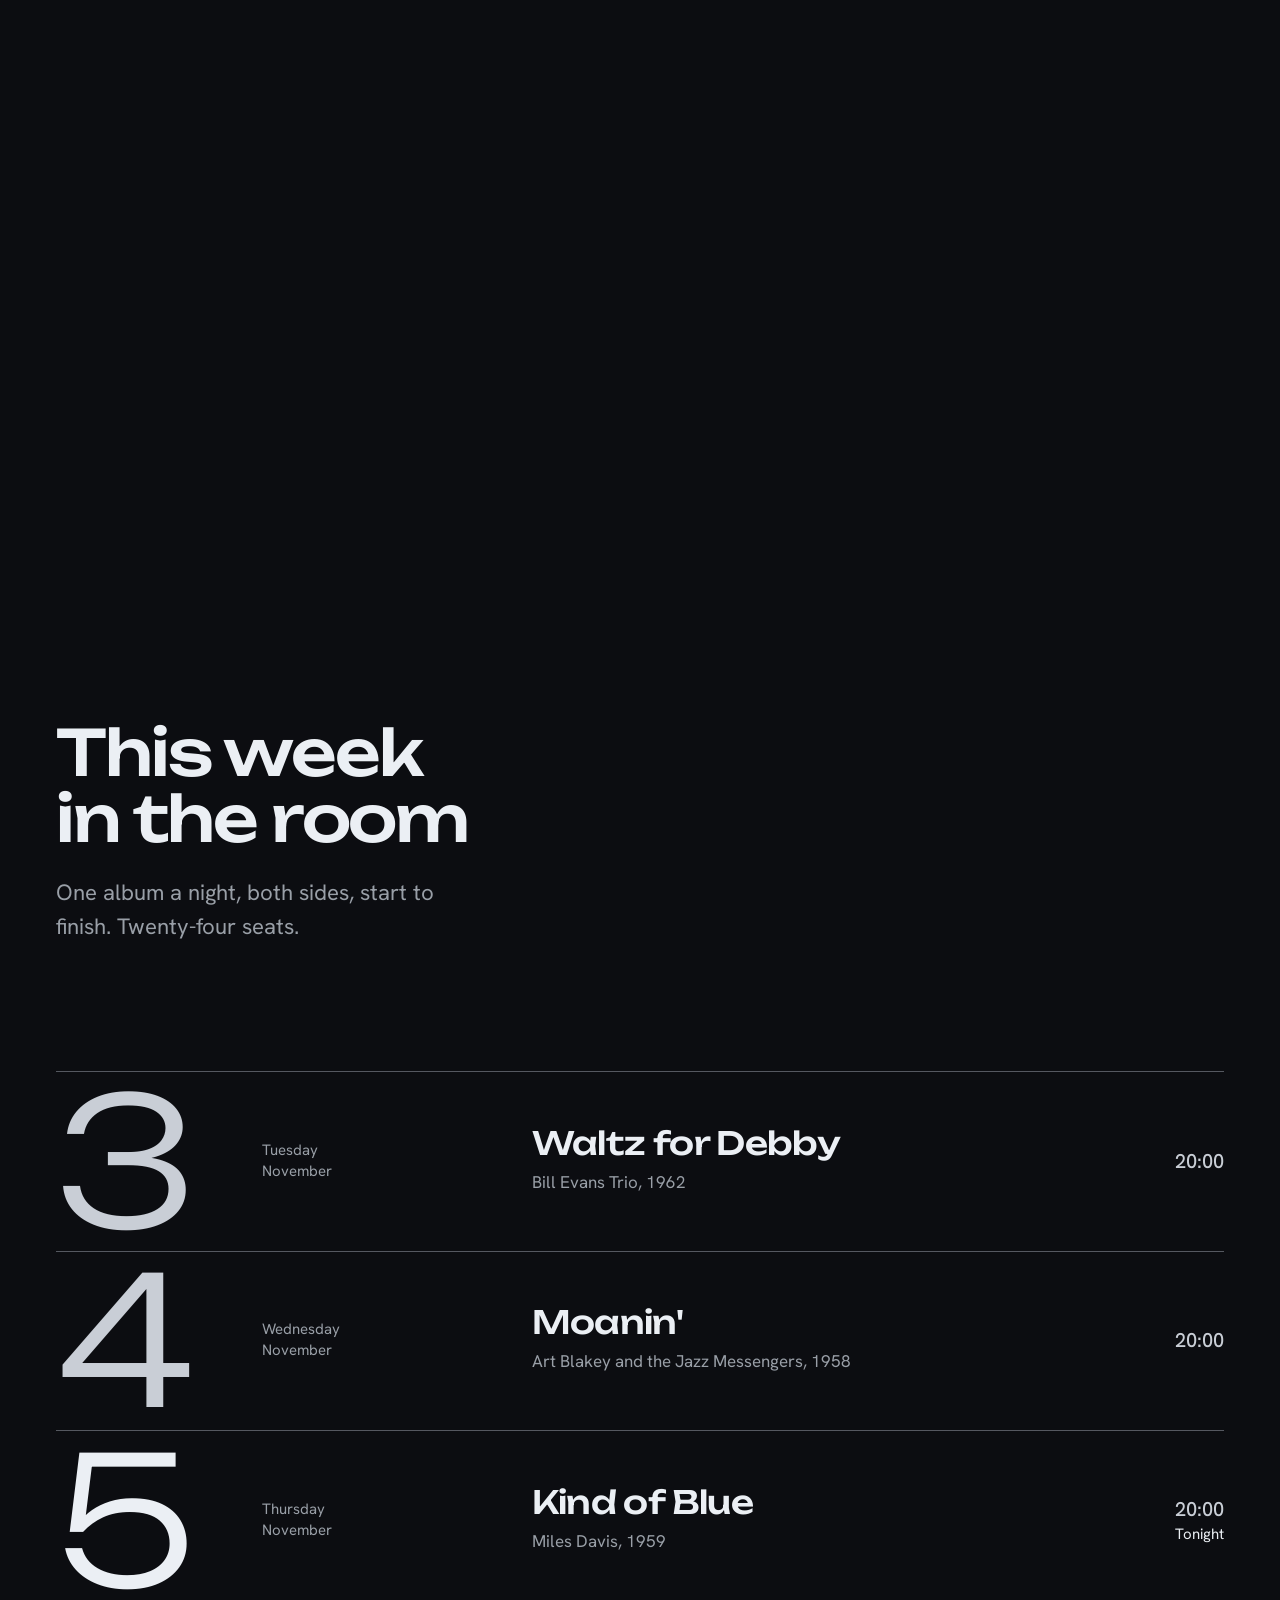
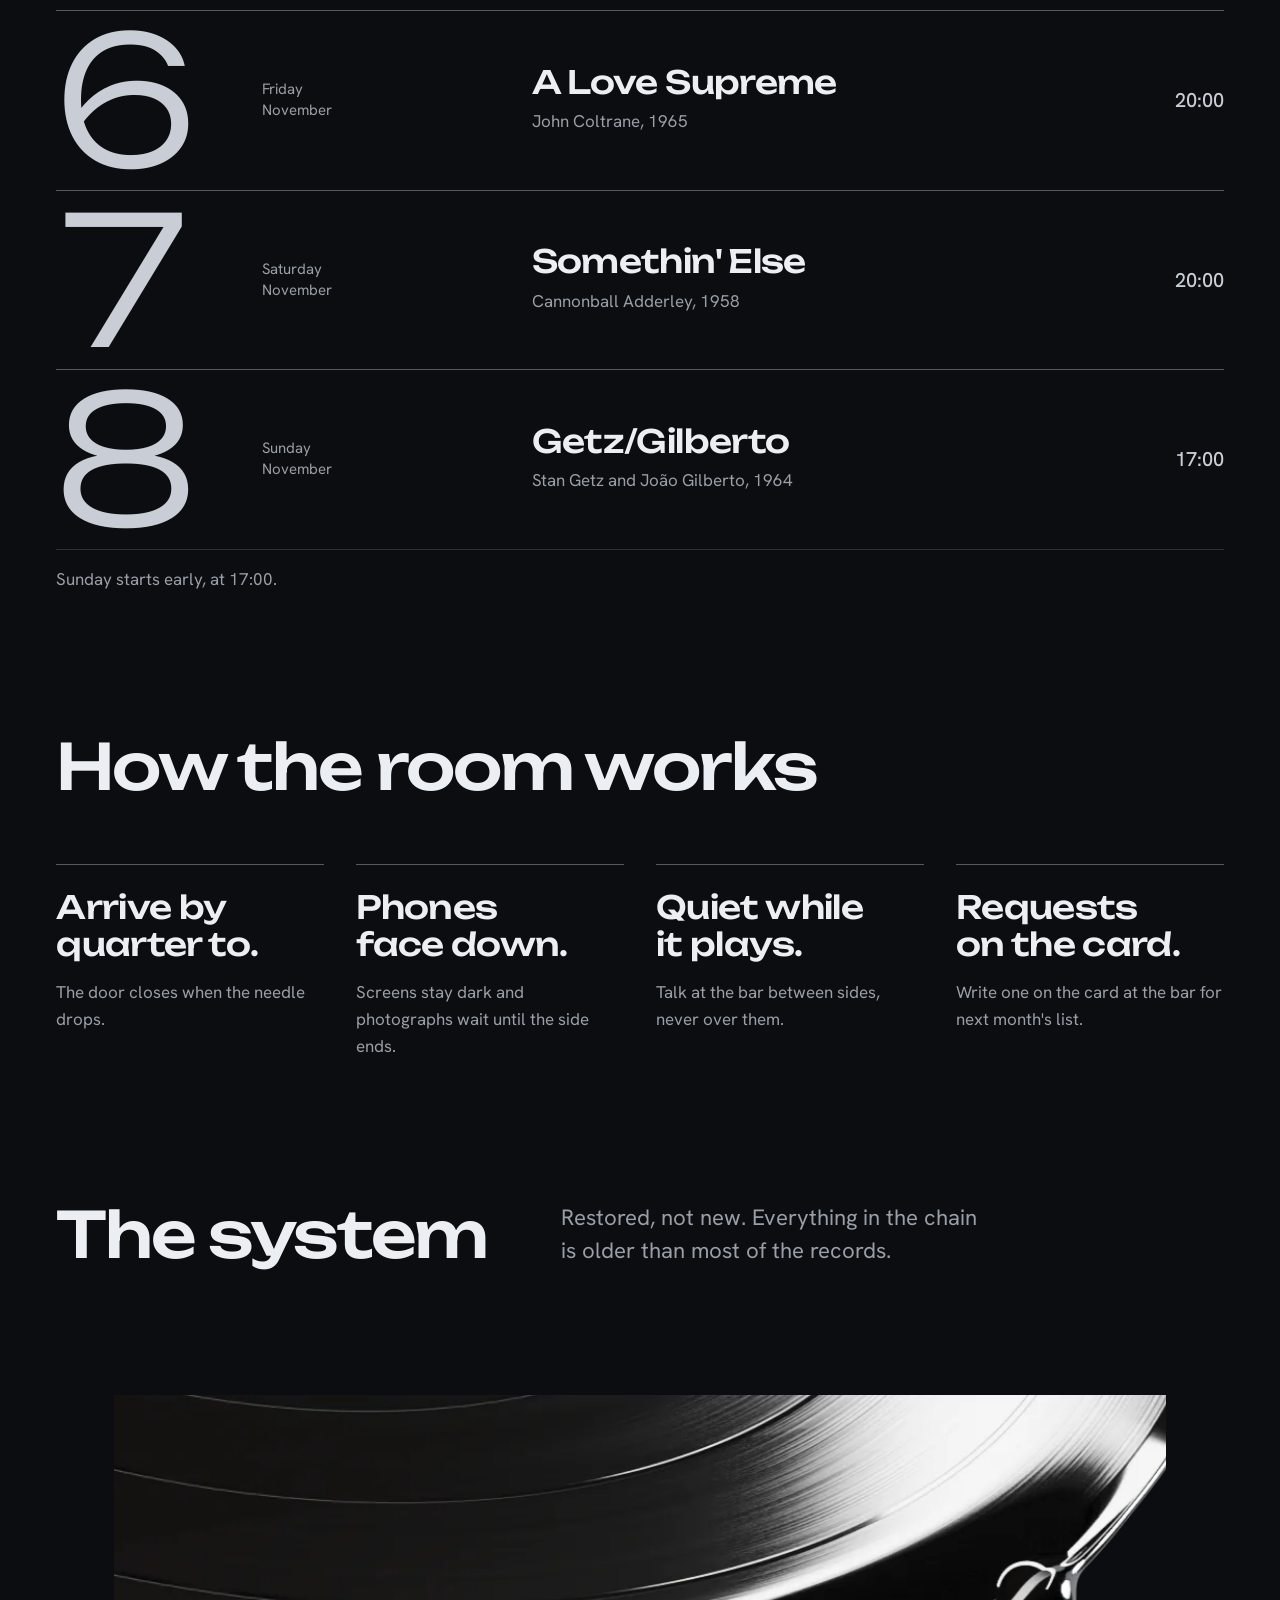
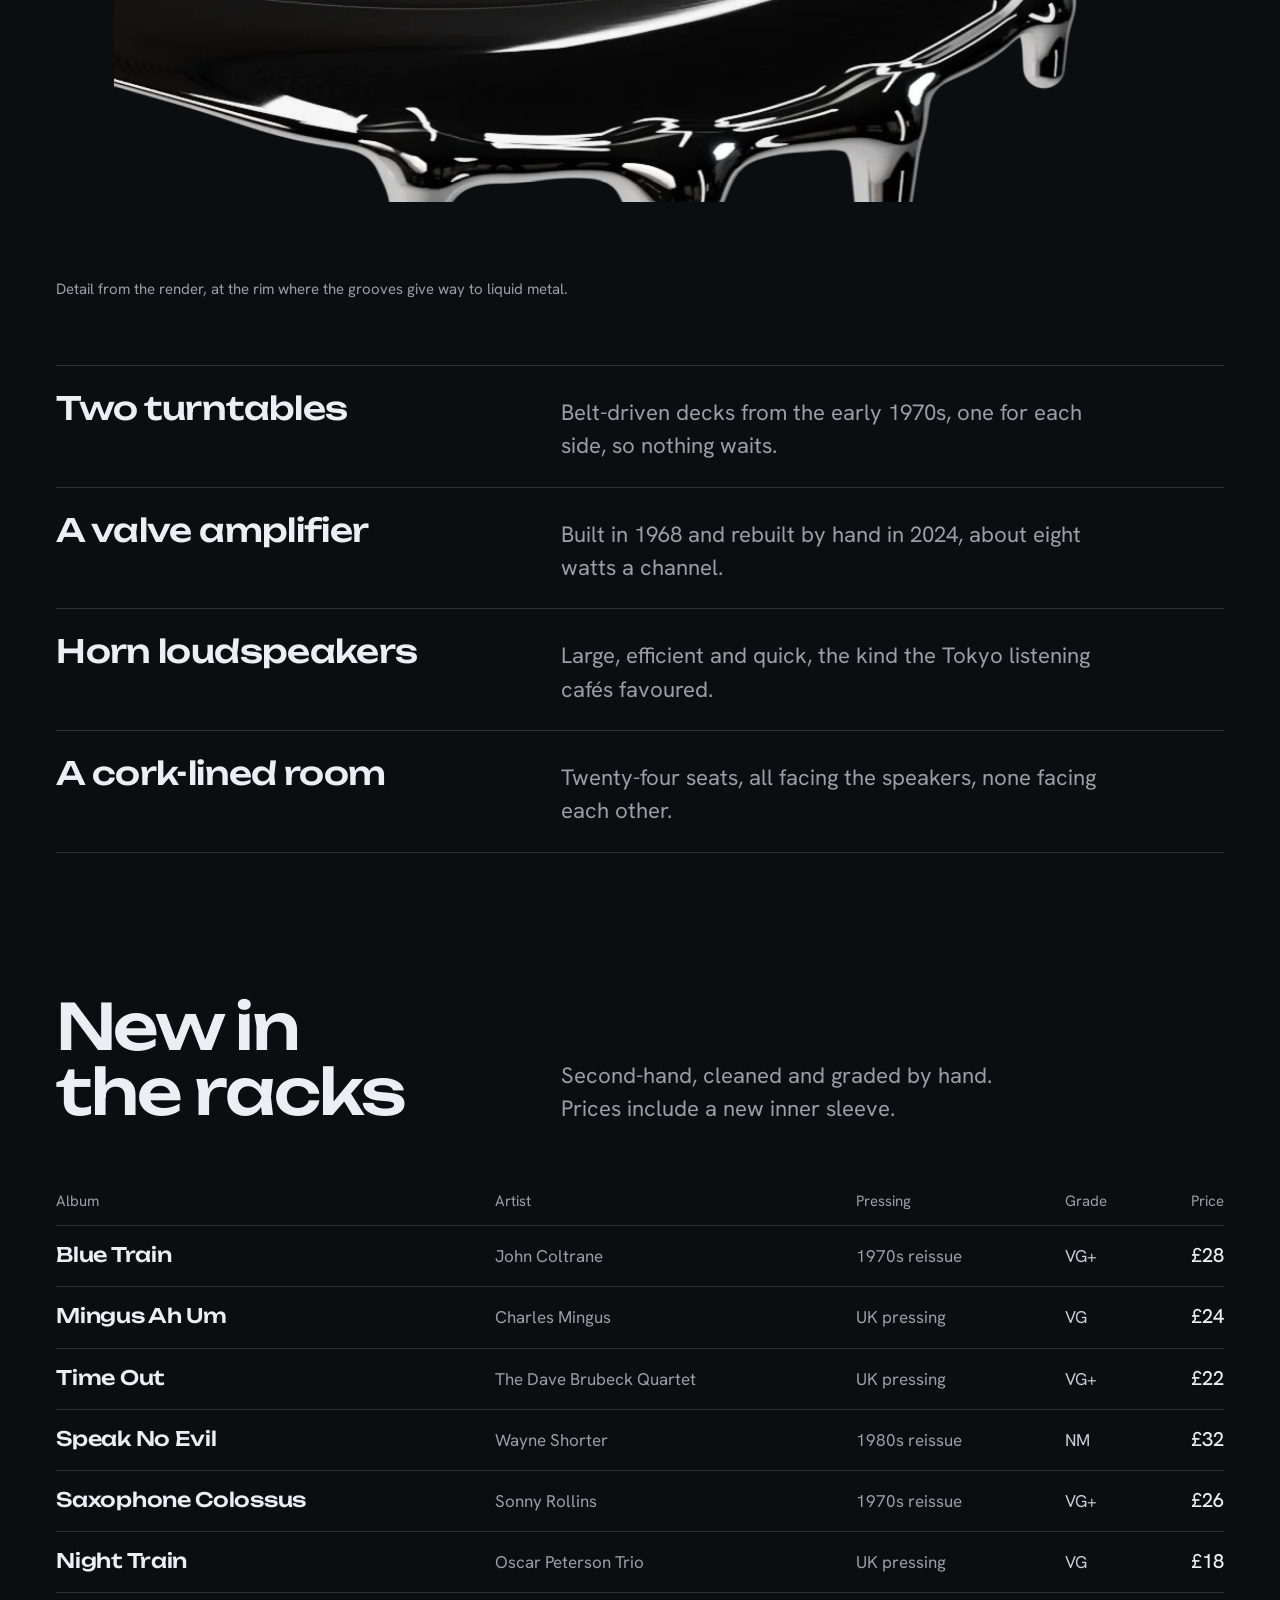
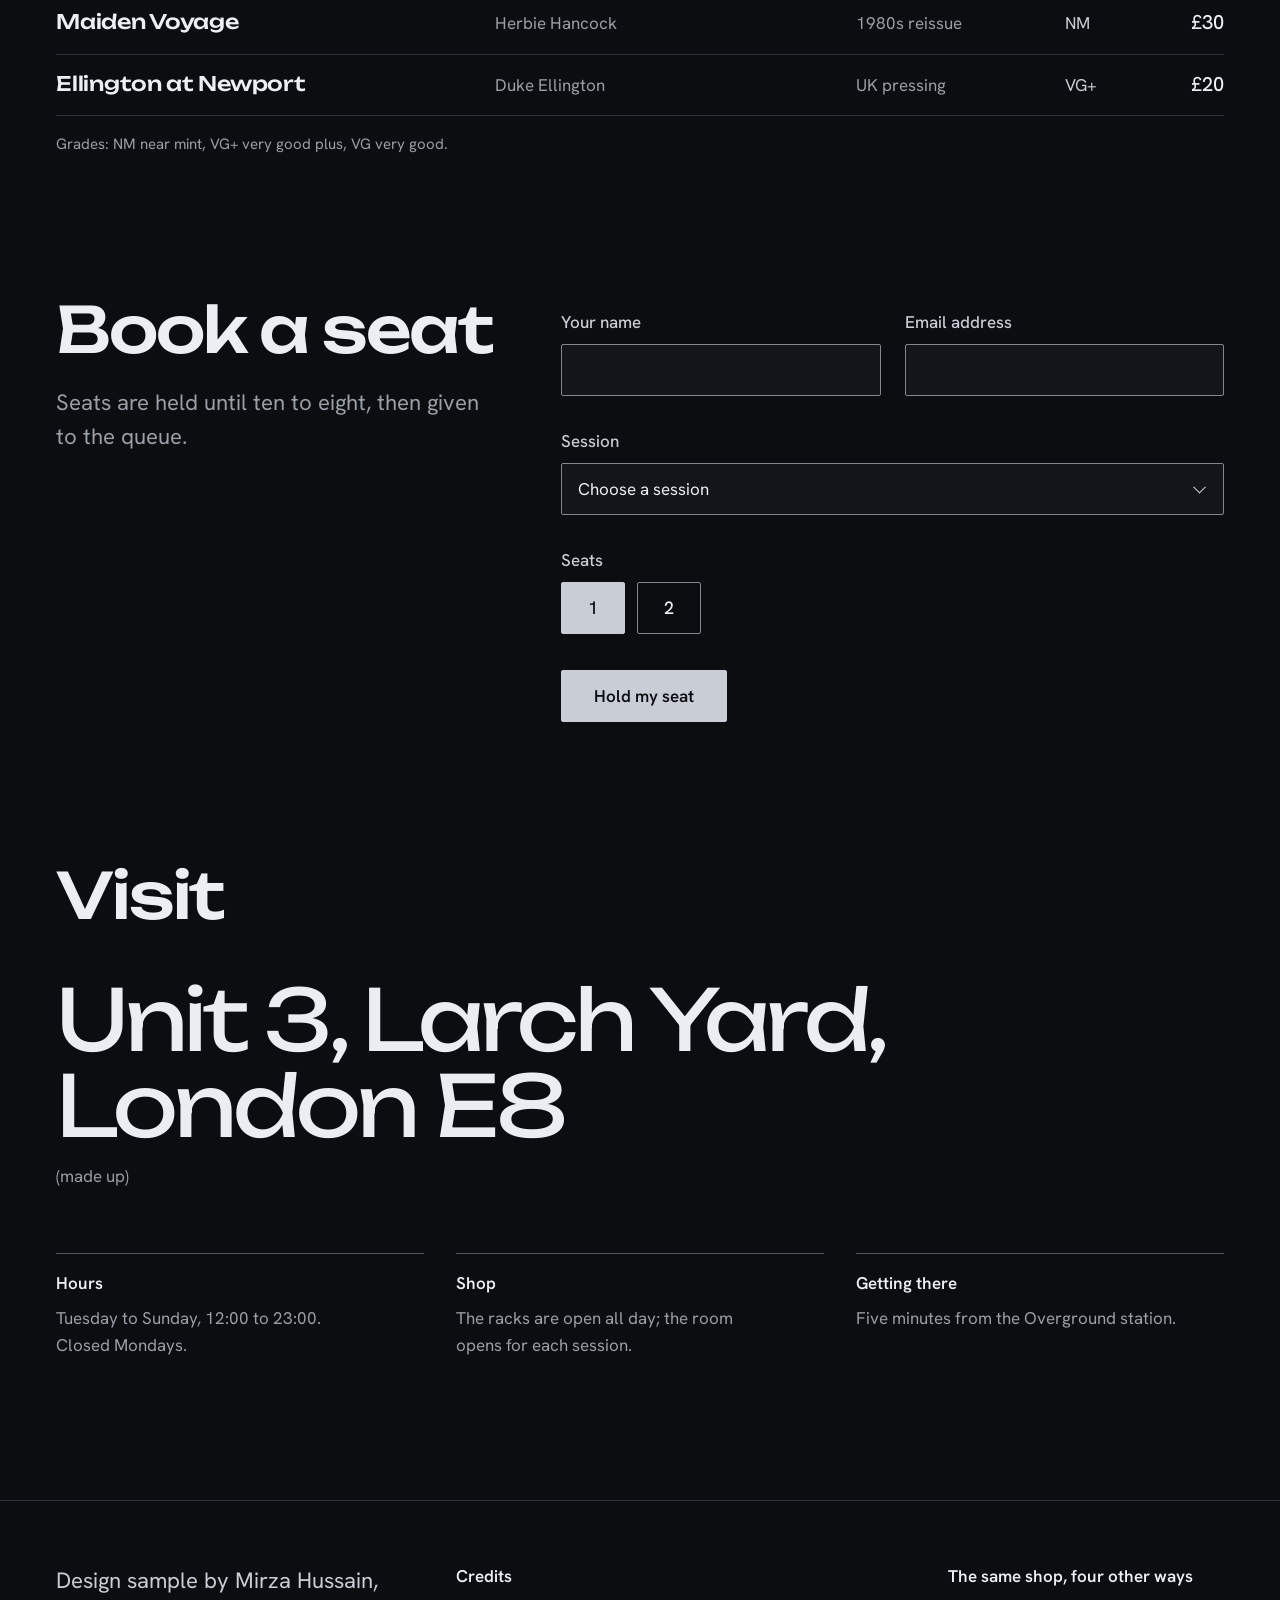
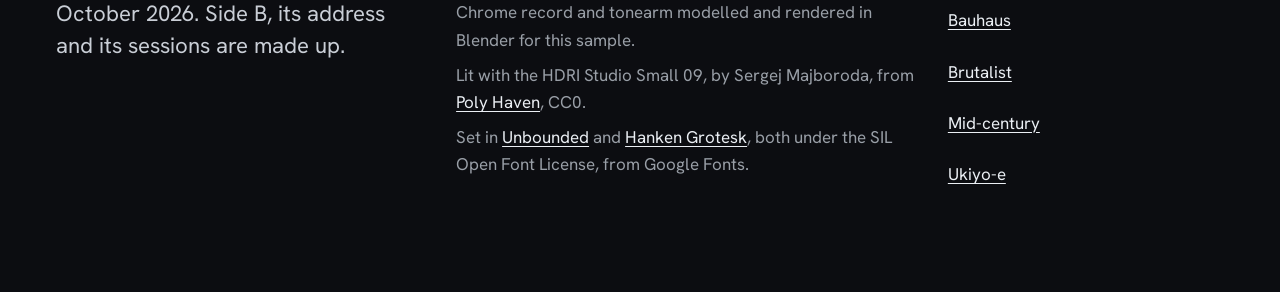
==== commit 791417bf: "Chrome page: add the tonearm and fix image paths under /side-b" ====
--- a/chrome/index.html
+++ b/chrome/index.html
@@ -12,13 +12,13 @@
     <link rel="preconnect" href="https://fonts.gstatic.com" crossorigin />
     <link href="https://fonts.googleapis.com/css2?family=Unbounded:wght@300..700&family=Hanken+Grotesk:wght@400..600&display=swap" rel="stylesheet" />
     <link rel="preload" as="image" href="../img/chrome/record-1600.webp" imagesrcset="../img/chrome/record-800.webp 800w, ../img/chrome/record-1200.webp 1200w, ../img/chrome/record-1600.webp 1600w, ../img/chrome/record-2400.webp 2400w" imagesizes="(min-width: 60rem) 60vw, 100vw" fetchpriority="high" />
-    <script type="module" crossorigin src="../assets/chrome-CLNPFT-H.js"></script>
+    <script type="module" crossorigin src="../assets/chrome-DlAOvynv.js"></script>
     <link rel="modulepreload" crossorigin href="../assets/transitions-Dmy-K4ic.js">
     <link rel="modulepreload" crossorigin href="../assets/booking-QiCjPrqt.js">
     <link rel="modulepreload" crossorigin href="../assets/needle-fMAHz961.js">
     <link rel="stylesheet" crossorigin href="../assets/transitions-CAaEYbZX.css">
     <link rel="stylesheet" crossorigin href="../assets/booking-Dos5d-Vi.css">
-    <link rel="stylesheet" crossorigin href="../assets/chrome-DYlmUs1Q.css">
+    <link rel="stylesheet" crossorigin href="../assets/chrome-EKcb380Q.css">
   </head>
   <body>
     <div class="viewer">
@@ -58,7 +58,7 @@
           <div class="cr-actions">
             <a class="cr-btn" href="#book">Book a seat</a>
             <button class="cr-needle" type="button" data-needle aria-pressed="false">
-              <span class="cr-needle__arm" aria-hidden="true"></span><span data-needle-label>Drop the needle</span>
+              <span data-needle-label>Drop the needle</span>
             </button>
           </div>
           <p class="cr-small">Sound on. What you hear is the crackle and hum of the room, made live in your browser. The music itself is for the room.</p>
@@ -67,16 +67,25 @@
 
         <figure class="cr-deck" data-deck>
           <div class="cr-deck__move" data-deck-move>
-            <div class="cr-disc" data-disc data-frames="48" data-frame-box="-0.1677 -0.1087 1.228" data-cx="0.5045" data-cy="0.299" data-squash="0.545" data-sign="-1" data-spin-large="/img/chrome/spin-1200/" data-spin-small="/img/chrome/spin-600/">
+            <div class="cr-disc" data-disc data-frames="48" data-frame-box="-0.1677 -0.1087 1.228" data-cx="0.5045" data-cy="0.299" data-squash="0.545" data-sign="-1" data-spin-large="../img/chrome/spin-1200/" data-spin-small="../img/chrome/spin-600/">
               <img
                 class="cr-disc__still"
                 src="../img/chrome/record-1600.webp"
                 srcset="../img/chrome/record-800.webp 800w, ../img/chrome/record-1200.webp 1200w, ../img/chrome/record-1600.webp 1600w, ../img/chrome/record-2400.webp 2400w"
                 sizes="(min-width: 60rem) 60vw, 100vw"
                 width="1200" height="1200"
-                alt="A mirror-chrome LP, tilted towards you, whose rim is melting into drops of liquid metal"
+                alt="A mirror-chrome LP with a chrome tonearm on its rest, tilted towards you, the record's rim melting into drops of liquid metal"
                 fetchpriority="high" />
               <canvas class="cr-disc__frames" aria-hidden="true"></canvas>
+              <div class="cr-arm" data-arm data-count="14" data-play="11-31" data-large="../img/chrome/tonearm-1200/" data-small="../img/chrome/tonearm-600/" aria-hidden="true">
+                <img
+                  class="cr-arm__rest"
+                  src="../img/chrome/tonearm-1200/tonearm-00.webp"
+                  srcset="../img/chrome/tonearm-600/tonearm-00.webp 600w, ../img/chrome/tonearm-1200/tonearm-00.webp 1200w"
+                  sizes="(min-width: 60rem) 75vw, 125vw"
+                  width="1200" height="1200" alt="" decoding="async" />
+                <canvas class="cr-arm__frames"></canvas>
+              </div>
             </div>
           </div>
           <figcaption class="cr-deck__cap" data-deck-cap>
@@ -255,7 +264,7 @@
         <div class="cr-foot__credits">
           <h2>Credits</h2>
           <ul>
-            <li>Chrome record modelled and rendered in Blender for this sample.</li>
+            <li>Chrome record and tonearm modelled and rendered in Blender for this sample.</li>
             <li>Lit with the HDRI Studio Small 09, by Sergej Majboroda, from <a href="https://polyhaven.com/a/studio_small_09">Poly Haven</a>, CC0.</li>
             <li>Set in <a href="https://fonts.google.com/specimen/Unbounded">Unbounded</a> and <a href="https://fonts.google.com/specimen/Hanken+Grotesk">Hanken Grotesk</a>, both under the SIL Open Font License, from Google Fonts.</li>
           </ul>
--- a/assets/chrome-EKcb380Q.css
+++ b/assets/chrome-EKcb380Q.css
@@ -0,0 +1 @@
+:root{--ground:oklch(16% .009 274);--ground-2:oklch(19.5% .01 274);--steel:oklch(85% .012 260);--steel-hi:oklch(95% .008 260);--steel-2:oklch(70% .014 260);--steel-3:oklch(56% .014 262);--line:oklch(31% .012 270);--line-hi:oklch(46% .013 266);--edge:oklch(62% .014 262);--on-steel:oklch(16% .009 274);--focus:oklch(95% .008 260);--warn:oklch(82% .1 62);--display:"Unbounded", ui-sans-serif, system-ui, sans-serif;--body:"Hanken Grotesk", ui-sans-serif, system-ui, sans-serif;--t-hero:clamp(2.75rem, 6.1vw + .3rem, 8rem);--t-section:clamp(2.25rem, 4.2vw + .6rem, 5.25rem);--t-title:clamp(1.375rem, 1.5vw + .8rem, 2.375rem);--t-num:clamp(5.25rem, 14vw, 14.5rem);--t-lede:clamp(1.125rem, .55vw + .95rem, 1.4375rem);--t-body:1.0625rem;--t-small:.9375rem;--space-1:4px;--space-2:8px;--space-3:12px;--space-4:16px;--space-5:24px;--space-6:32px;--space-7:48px;--space-8:64px;--space-9:96px;--space-section:clamp(96px, 11vw, 176px);--gutter:clamp(16px, 4.4vw, 72px);--max:1520px;--head-h:72px;--hero-h:calc(100svh - var(--head-h));--ease-out:cubic-bezier(.16, 1, .3, 1);--lightningcss-light: ;--lightningcss-dark:initial;color-scheme:dark}::selection{background:var(--steel);color:var(--on-steel)}html{scrollbar-color:var(--line-hi) var(--ground)}body{background:var(--ground);color:var(--steel);font:400 var(--t-body)/1.6 var(--body);caret-color:var(--steel-hi)}main{display:block}main [id]{scroll-margin-top:calc(var(--head-h) + 8px)}@media (prefers-reduced-motion:no-preference){html{scroll-behavior:smooth}}.cr-wrap,.cr-nav__inner,.cr-sessions,.cr-room,.cr-system,.cr-racks,.cr-book,.cr-visit,.cr-foot__inner{max-width:var(--max);padding-inline:var(--gutter);margin-inline:auto}h2{font:500 var(--t-section)/1.04 var(--display);letter-spacing:-.035em;color:var(--steel-hi)}h3{font:500 var(--t-title)/1.15 var(--display);letter-spacing:-.02em;color:var(--steel-hi)}.cr-intro{margin-top:var(--space-5);max-width:36ch;font-size:var(--t-lede);color:var(--steel-2);line-height:1.5}.cr-nav{z-index:30;background:var(--ground);position:sticky;top:0}.cr-nav__inner{align-items:center;gap:var(--space-5);min-height:var(--head-h);display:flex}.cr-mark{font:600 1.625rem/1 var(--display);letter-spacing:-.02em;color:var(--steel-hi);padding-block:var(--space-3);margin-right:auto;text-decoration:none}.cr-mark:hover{color:var(--steel)}.cr-mark:active{color:var(--steel-2)}.cr-sections{gap:var(--space-1) clamp(16px, 2.2vw, 36px);flex-wrap:wrap;display:flex}.cr-sections a{padding-block:var(--space-3);color:var(--steel-2);text-decoration:none;transition:color .16s ease-out;position:relative}.cr-sections a:after{content:"";transform-origin:0;height:1px;transition:transform .24s var(--ease-out);background:currentColor;position:absolute;inset:auto 0 6px;transform:scaleX(0)}.cr-sections a:hover{color:var(--steel-hi)}.cr-sections a:hover:after{transform:scaleX(1)}.cr-sections a:active{color:var(--steel)}.cr-menu{display:none}.cr-mini,.cr-menu{min-height:44px;padding:0 var(--space-4);border:1px solid var(--edge);color:var(--steel-hi);font:500 var(--t-small)/1 var(--body);cursor:pointer;background:0 0;border-radius:2px;transition:background-color .16s ease-out,color .16s ease-out}.cr-mini:hover,.cr-menu:hover{background:var(--ground-2)}.cr-mini:active,.cr-menu:active{background:var(--line)}.cr-mini[hidden]{display:none}.cr-hero{z-index:1;min-height:var(--hero-h);max-width:var(--max);padding:var(--space-5) var(--gutter) calc(var(--space-5) + 40px);align-content:center;margin-inline:auto;display:grid;position:relative}.cr-hero__text{z-index:2;max-width:46%;position:relative}.cr-hero h1{font:500 var(--t-hero)/.98 var(--display);letter-spacing:-.045em;color:var(--steel-hi);max-width:9ch}.cr-lede{font-size:var(--t-lede);max-width:27ch;color:var(--steel);margin-block:clamp(20px,2.2vw,32px) clamp(28px,2.8vw,40px);line-height:1.45}.cr-actions{align-items:center;gap:var(--space-3) var(--space-4);flex-wrap:wrap;display:flex}.cr-btn{min-height:52px;padding:0 var(--space-6);border:1px solid var(--steel);background:var(--steel);color:var(--on-steel);font:600 var(--t-body)/1 var(--body);white-space:nowrap;cursor:pointer;border-radius:2px;justify-content:center;align-items:center;text-decoration:none;transition:background-color .16s ease-out,border-color .16s ease-out,transform .12s ease-out;display:inline-flex}.cr-btn:hover{background:var(--steel-hi);border-color:var(--steel-hi)}.cr-btn:active{background:var(--steel-2);border-color:var(--steel-2);transform:translateY(1px)}.cr-needle{align-items:center;gap:var(--space-3);min-height:52px;padding:0 var(--space-6);border:1px solid var(--edge);color:var(--steel-hi);font:500 var(--t-body)/1 var(--body);white-space:nowrap;cursor:pointer;background:0 0;border-radius:2px;transition:background-color .16s ease-out,border-color .16s ease-out;display:inline-flex}.cr-needle:hover{background:var(--ground-2);border-color:var(--steel-2)}.cr-needle:active{background:var(--line)}.cr-needle[aria-pressed=true]{border-color:var(--steel-hi)}.cr-small{margin-top:var(--space-4);max-width:50ch;font-size:var(--t-small);color:var(--steel-2);line-height:1.5}.cr-tonight{margin-top:var(--space-6);padding-top:var(--space-4);border-top:1px solid var(--line);max-width:40ch;color:var(--steel);font-weight:500}.cr-tonight span{color:var(--steel-hi)}.cr-deck{--cy:.299;--deck-w:min(61vw, 940px, calc(var(--hero-h) * 1.14));top:max(40%, calc(var(--deck-w) * .39 + 12px));inline-size:var(--deck-w);translate:0 calc(var(--cy) * -100%);position:absolute;right:calc(-1*clamp(16px,3.5vw,80px))}.cr-deck__move{will-change:transform;transform-origin:50.45% 29.9%}.cr-disc{touch-action:pan-y;-webkit-user-select:none;user-select:none;position:relative}.cr-disc__still{inline-size:100%}.cr-disc__frames{opacity:0;pointer-events:none;block-size:100%;inline-size:100%;position:absolute;inset:0}.cr-disc.is-live .cr-disc__frames{opacity:1}.cr-arm{aspect-ratio:1;pointer-events:none;inline-size:122.8%;position:absolute;top:-10.87%;left:-16.77%}.cr-arm>*{block-size:100%;inline-size:100%;position:absolute;inset:0}.cr-arm canvas{visibility:hidden}.cr-arm[data-ready] canvas{visibility:visible}.cr-arm[data-ready] img{visibility:hidden}.cr-disc.is-live .cr-disc__still{opacity:0}.js .cr-disc[data-ready]{cursor:grab}.js .cr-disc[data-ready]:active,.cr-disc.is-dragging{cursor:grabbing}.cr-disc:focus-visible{outline:2px solid var(--focus);outline-offset:-8px}.cr-deck__cap{gap:var(--space-1);font-size:var(--t-small);color:var(--steel-2);pointer-events:none;flex-direction:column;display:flex;position:absolute;top:59%;left:19%}.cr-rpm{font:400 1.5rem/1 var(--body);font-variant-numeric:tabular-nums;color:var(--steel-hi)}.cr-deck__cap:not([data-on]){display:none}.cr-sessions{z-index:2;padding-top:var(--space-section);position:relative}.cr-sessions__head{max-width:46%}.cr-dates{margin-top:var(--space-8);border-bottom:1px solid var(--line);background:var(--ground)}.cr-date{align-items:center;gap:var(--space-5);--rule:1;grid-template-columns:minmax(0,5fr) minmax(0,6fr) minmax(0,1.4fr);padding-block:clamp(8px,1vw,16px);display:grid;position:relative}.cr-date:before{content:"";background:var(--line-hi);height:1px;transform:scaleX(var(--rule));transform-origin:0;position:absolute;inset:0 0 auto}.cr-date__when{align-items:center;gap:clamp(16px,2vw,32px);display:flex}.cr-date__num{inline-size:1.15ch;font:300 var(--t-num)/.86 var(--display);letter-spacing:-.06em;font-variant-numeric:tabular-nums;color:var(--steel)}.cr-date__day{font-size:var(--t-small);color:var(--steel-2);line-height:1.4}.cr-date__album{gap:var(--space-2);flex-direction:column;display:flex}.cr-date__album cite{font:500 var(--t-title)/1.1 var(--display);letter-spacing:-.02em;color:var(--steel-hi);font-style:normal}.cr-date__album span{color:var(--steel-2)}.cr-date__time{text-align:right;font:500 1.25rem/1.2 var(--body);font-variant-numeric:tabular-nums;color:var(--steel);justify-self:end}.cr-date__time span{margin-top:var(--space-1);font-size:var(--t-small);color:var(--steel-2);font-weight:400;display:block}.cr-date--tonight .cr-date__num,.cr-date--tonight .cr-date__time span{color:var(--steel-hi)}.cr-note{margin-top:var(--space-4);color:var(--steel-2)}.cr-pin .cr-sessions{margin-top:calc(-1 * var(--hero-h));padding-top:0}.cr-pin .cr-sessions__head{min-height:var(--hero-h);padding-bottom:var(--space-8);flex-direction:column;justify-content:flex-end;display:flex}.cr-room{padding-top:var(--space-section)}.cr-rules{gap:var(--space-6);margin-top:var(--space-8);grid-template-columns:repeat(4,minmax(0,1fr));display:grid}.cr-rules li{padding-top:var(--space-5);border-top:1px solid var(--line-hi)}.cr-rules p{margin-top:var(--space-4);max-width:30ch;color:var(--steel-2)}.cr-system{padding-top:var(--space-section)}.cr-system__head{align-items:end;gap:var(--space-6);grid-template-columns:minmax(0,5fr) minmax(0,7fr);display:grid}.cr-system__head .cr-intro{margin-top:0}.cr-macro{margin-top:var(--space-8);margin-inline:calc(-1 * var(--gutter))}.cr-macro__frame{aspect-ratio:1500/625;background:var(--ground);overflow:hidden}.cr-macro picture{block-size:100%;inline-size:100%;display:block}.cr-macro__frame img{object-fit:cover;transform-origin:50%;block-size:100%;inline-size:100%}.cr-macro figcaption{margin-top:var(--space-3);padding-inline:var(--gutter);font-size:var(--t-small);color:var(--steel-2)}.cr-spec{margin-top:var(--space-8);border-bottom:1px solid var(--line)}.cr-spec div{gap:var(--space-6);padding-block:var(--space-5);border-top:1px solid var(--line);grid-template-columns:minmax(0,5fr) minmax(0,7fr);align-items:baseline;display:grid}.cr-spec dt{font:500 var(--t-title)/1.15 var(--display);letter-spacing:-.02em;color:var(--steel-hi)}.cr-spec dd{max-width:46ch;font-size:var(--t-lede);color:var(--steel-2);margin:0;line-height:1.5}.cr-racks{padding-top:var(--space-section)}.cr-racks__head{align-items:end;gap:var(--space-6);grid-template-columns:minmax(0,5fr) minmax(0,7fr);display:grid}.cr-racks__head .cr-intro{margin-top:0}.cr-table{inline-size:100%;margin-top:var(--space-8);border-collapse:collapse;font-variant-numeric:tabular-nums}.cr-table th,.cr-table td{padding:var(--space-4) var(--space-5) var(--space-4) 0;text-align:left;vertical-align:baseline;border-top:1px solid var(--line)}.cr-table thead th{padding-block:0 var(--space-3);font-size:var(--t-small);color:var(--steel-2);border-top:0;font-weight:400}.cr-table tbody th{font:500 1.25rem/1.3 var(--display);letter-spacing:-.015em;color:var(--steel-hi)}.cr-table td{color:var(--steel-2)}.cr-table tbody tr:last-child>*{border-bottom:1px solid var(--line)}.cr-table .cr-num{text-align:right;padding-right:0}.cr-table td.cr-num{font:500 1.25rem/1.3 var(--body);color:var(--steel-hi)}.cr-table abbr{color:var(--steel);text-decoration:none}.cr-grades{margin-top:var(--space-4);font-size:var(--t-small);color:var(--steel-2)}.cr-book{gap:var(--space-7) var(--space-6);padding-top:var(--space-section);grid-template-columns:minmax(0,5fr) minmax(0,7fr);display:grid}.cr-form{gap:var(--space-5) var(--space-5);padding-top:var(--space-3);grid-template-columns:repeat(2,minmax(0,1fr));align-content:start;display:grid}.cr-field{gap:var(--space-2);flex-direction:column;min-width:0;display:flex}.cr-field--wide,.cr-submit{grid-column:1/-1}.cr-field label,.cr-seats legend{color:var(--steel);font-weight:500}.cr-field input[type=text],.cr-field input[type=email],.cr-select select{inline-size:100%;min-height:52px;padding:0 var(--space-4);border:1px solid var(--edge);background:var(--ground-2);color:var(--steel-hi);font:400 var(--t-body)/1.2 var(--body);border-radius:2px;transition:border-color .16s ease-out}.cr-field input:hover,.cr-select select:hover{border-color:var(--steel)}.cr-field input:focus-visible,.cr-select select:focus-visible{outline:2px solid var(--focus);outline-offset:2px}.cr-field input:active,.cr-select select:active{border-color:var(--steel-hi)}.cr-field [aria-invalid]{border-color:var(--warn)}.cr-select{position:relative}.cr-select select{appearance:none;padding-right:var(--space-8);cursor:pointer}.cr-select select option{background:var(--ground-2);color:var(--steel-hi)}.cr-select:after{content:"";border-right:1.5px solid var(--steel);border-bottom:1.5px solid var(--steel);pointer-events:none;block-size:9px;inline-size:9px;position:absolute;top:50%;right:20px;transform:translateY(-70%)rotate(45deg)}.cr-error{min-block-size:1.4em;font-size:var(--t-small);color:var(--warn)}.cr-error:empty{min-block-size:0}.cr-seats{border:0;margin:0;padding:0}.cr-seats legend{margin-bottom:var(--space-2);padding:0}.cr-seats__opts{gap:var(--space-3);display:flex}.cr-seats label{cursor:pointer;position:relative}.cr-seats input{opacity:0;block-size:1px;inline-size:1px;position:absolute}.cr-seats label span{border:1px solid var(--edge);block-size:52px;inline-size:64px;font:500 1.125rem/1 var(--body);color:var(--steel-hi);border-radius:2px;place-items:center;transition:background-color .16s ease-out,color .16s ease-out;display:grid}.cr-seats label:hover span{background:var(--ground-2)}.cr-seats label:active span{background:var(--line)}.cr-seats input:checked+span{background:var(--steel);border-color:var(--steel);color:var(--on-steel)}.cr-seats input:focus-visible+span{outline:2px solid var(--focus);outline-offset:2px}.cr-submit{align-items:center;gap:var(--space-4) var(--space-5);padding-top:var(--space-3);flex-wrap:wrap;display:flex}.cr-status{max-width:46ch;color:var(--steel)}.cr-visit{padding-top:var(--space-section);padding-bottom:var(--space-section)}.cr-address{margin-top:var(--space-7);font:400 clamp(2.5rem, 6.6vw, 7.5rem)/1.02 var(--display);letter-spacing:-.045em;color:var(--steel-hi);flex-direction:column;font-style:normal;display:flex}.cr-address span{display:block}.cr-address small{margin-top:var(--space-4);font:400 var(--t-body)/1.4 var(--body);letter-spacing:0;color:var(--steel-2)}.cr-facts{gap:var(--space-6);margin-top:var(--space-8);grid-template-columns:repeat(3,minmax(0,1fr));display:grid}.cr-facts div{padding-top:var(--space-4);border-top:1px solid var(--line-hi)}.cr-facts dt{color:var(--steel-hi);font-weight:600}.cr-facts dd{margin:var(--space-2) 0 0;max-width:32ch;color:var(--steel-2)}.cr-foot{border-top:1px solid var(--line)}.cr-foot__inner{gap:var(--space-6);padding-block:var(--space-8) var(--space-9);grid-template-columns:minmax(0,4fr) minmax(0,5fr) minmax(0,3fr);display:grid}.cr-foot h2{font:600 var(--t-body)/1.3 var(--body);letter-spacing:0;color:var(--steel-hi)}.cr-foot__sample{max-width:34ch;font-size:var(--t-lede);color:var(--steel);line-height:1.45}.cr-foot ul{gap:var(--space-2);margin-top:var(--space-3);color:var(--steel-2);flex-direction:column;display:flex}.cr-foot a{color:var(--steel-hi);text-underline-offset:3px;text-decoration-thickness:1px;transition:color .16s ease-out}.cr-foot a:hover{color:var(--steel)}.cr-foot a:active{color:var(--steel-2)}.cr-foot__styles a{padding-block:var(--space-2);display:inline-block}@media (width<=60rem){:root{--head-h:64px}.js .cr-menu{align-items:center;display:inline-flex}.js .cr-sections{inset:var(--menu-top,var(--head-h)) 0 0;z-index:29;padding:var(--space-5) var(--gutter) var(--space-7);background:var(--ground);flex-direction:column;gap:0;display:none;position:fixed;overflow-y:auto}.js .cr-sections.is-open{display:flex}.js .cr-sections a{padding-block:var(--space-4);border-bottom:1px solid var(--line);font:500 clamp(1.5rem, 6vw, 2.25rem)/1.1 var(--display);letter-spacing:-.02em;color:var(--steel-hi)}.js .cr-sections a:after{display:none}.cr-nav__inner{gap:var(--space-3);flex-wrap:wrap}html:not(.js) .cr-sections{padding-bottom:var(--space-3);flex-basis:100%}.cr-mark{font-size:1.375rem}.cr-hero{padding:0 var(--gutter) var(--space-4);align-content:start}.cr-hero__text{max-width:none}.cr-deck{--deck-w:min(100% + 8vw, 580px, calc(var(--hero-h) * .62));inline-size:var(--deck-w);margin:calc(var(--deck-w) * .103 + var(--space-2)) calc(-1 * var(--gutter)) -16% auto;order:-1;position:relative;top:auto;right:auto;translate:none}.cr-deck__cap{top:62%;left:16%}.cr-rpm{font-size:1.25rem}.cr-hero h1{max-width:11ch}.cr-lede{margin-block:var(--space-4) var(--space-5)}.cr-tonight{margin-top:var(--space-4);padding-top:var(--space-3)}.cr-small{margin-top:var(--space-3)}.cr-sessions__head{max-width:none}.cr-pin .cr-sessions__head{padding-bottom:var(--space-7);justify-content:flex-end}.cr-date{gap:var(--space-1) var(--space-4);padding-block:var(--space-4);grid-template-columns:auto minmax(0,1fr);align-items:start}.cr-date__when{display:contents}.cr-date__num{grid-row:1/span 3;inline-size:auto;min-inline-size:1.05ch;font-size:clamp(4.5rem,24vw,7rem)}.cr-date__day{padding-top:var(--space-2);grid-column:2}.cr-date__day br{display:none}.cr-date__album{grid-column:2}.cr-date__time{text-align:left;grid-column:2;justify-self:start;font-size:1rem}.cr-date__time span{margin:0 0 0 var(--space-2);display:inline}.cr-rules{gap:var(--space-5);margin-top:var(--space-6);grid-template-columns:minmax(0,1fr)}.cr-system__head,.cr-racks__head,.cr-book{grid-template-columns:minmax(0,1fr)}.cr-system__head .cr-intro,.cr-racks__head .cr-intro{margin-top:var(--space-4)}.cr-spec div{gap:var(--space-2);grid-template-columns:minmax(0,1fr)}.cr-table thead{clip-path:inset(50%);block-size:1px;inline-size:1px;position:absolute;overflow:hidden}.cr-table,.cr-table tbody{display:block}.cr-table tr{gap:var(--space-1) var(--space-4);padding-block:var(--space-4);border-top:1px solid var(--line);grid-template-columns:minmax(0,1fr) auto;display:grid}.cr-table tbody tr:last-child{border-bottom:1px solid var(--line)}.cr-table th,.cr-table td,.cr-table tbody tr:last-child>*{border:0;padding:0}.cr-table tbody th{grid-column:1}.cr-table td.cr-num{grid-area:1/2}.cr-table td:nth-child(2){grid-column:1/-1}.cr-table td:nth-child(3){font-size:var(--t-small);grid-column:1}.cr-table td:nth-child(4){font-size:var(--t-small);grid-column:2;justify-self:end}.cr-form{grid-template-columns:minmax(0,1fr)}.cr-facts{gap:var(--space-5);grid-template-columns:minmax(0,1fr)}.cr-foot__inner{gap:var(--space-6);grid-template-columns:minmax(0,1fr)}}@media (width<=40rem){.cr-macro__frame{aspect-ratio:900/775}}@media (prefers-reduced-motion:reduce){.cr-sections a:after{transition:none}}
